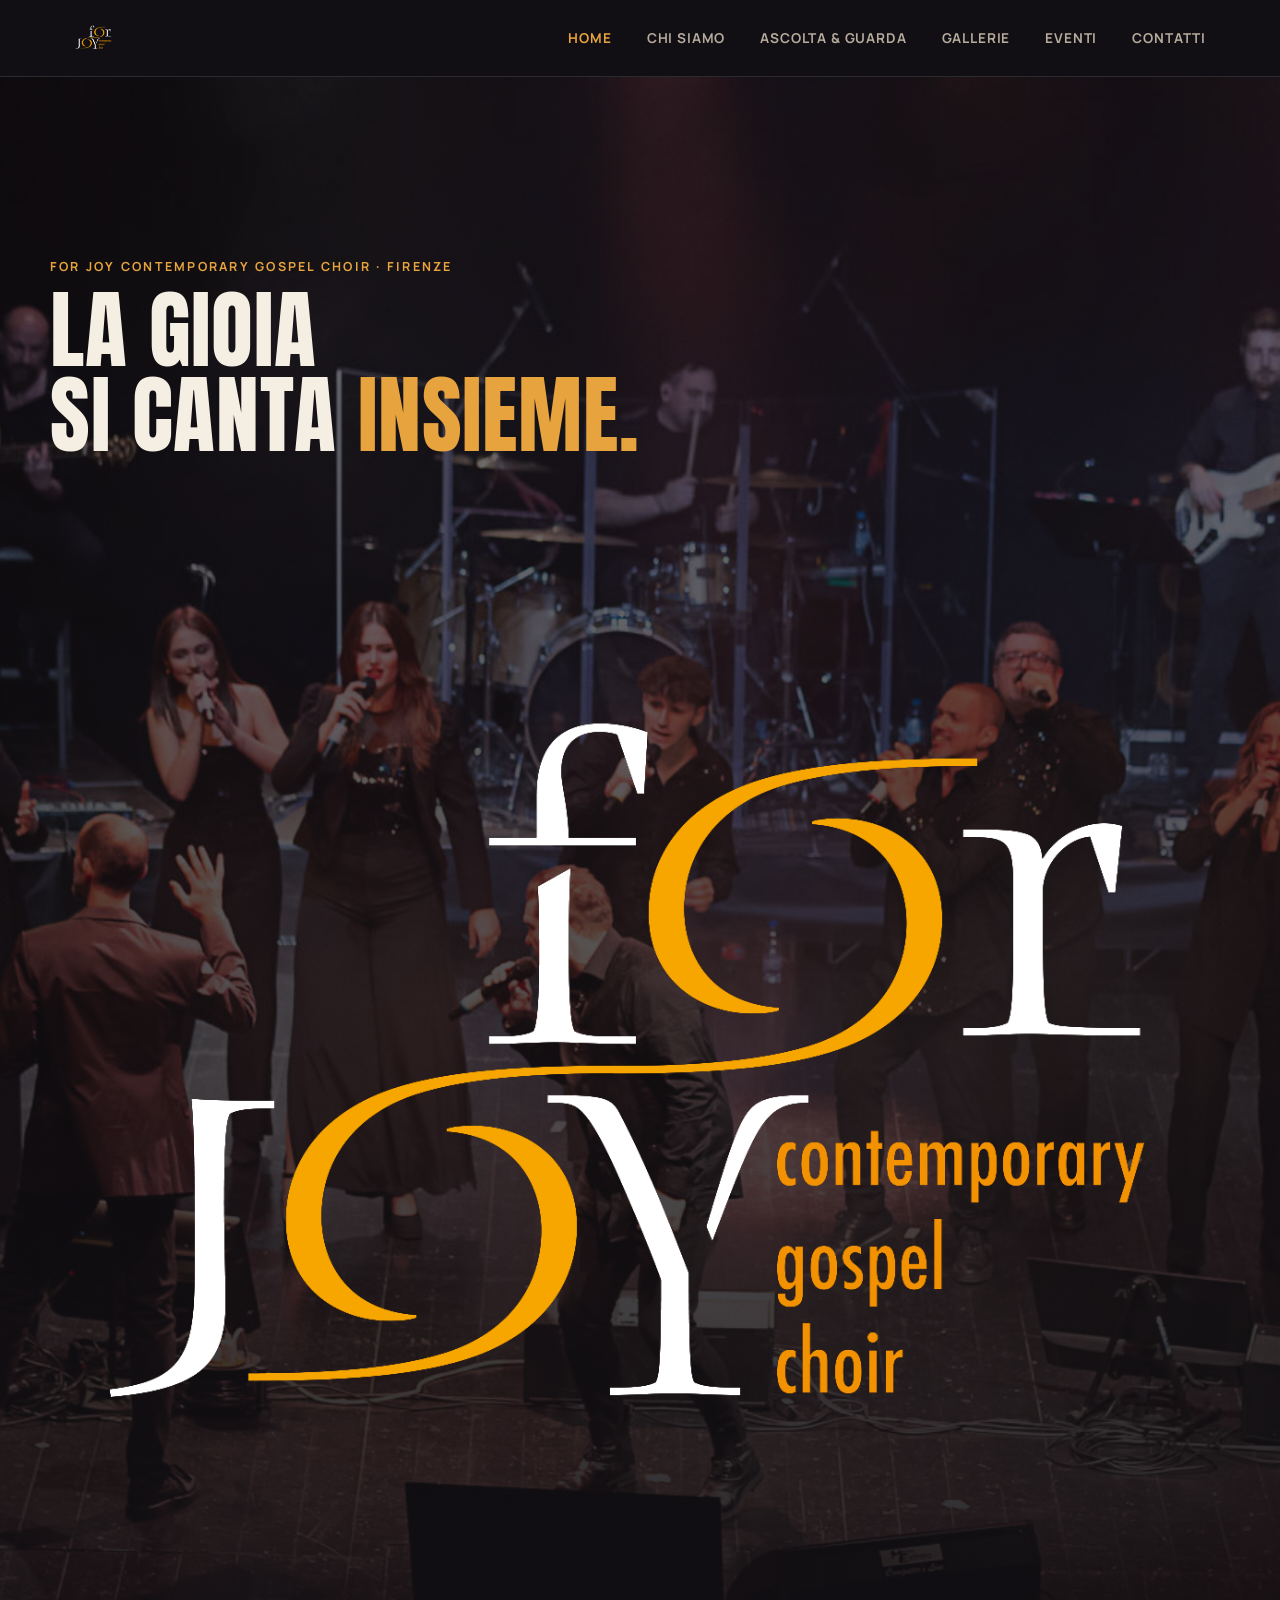
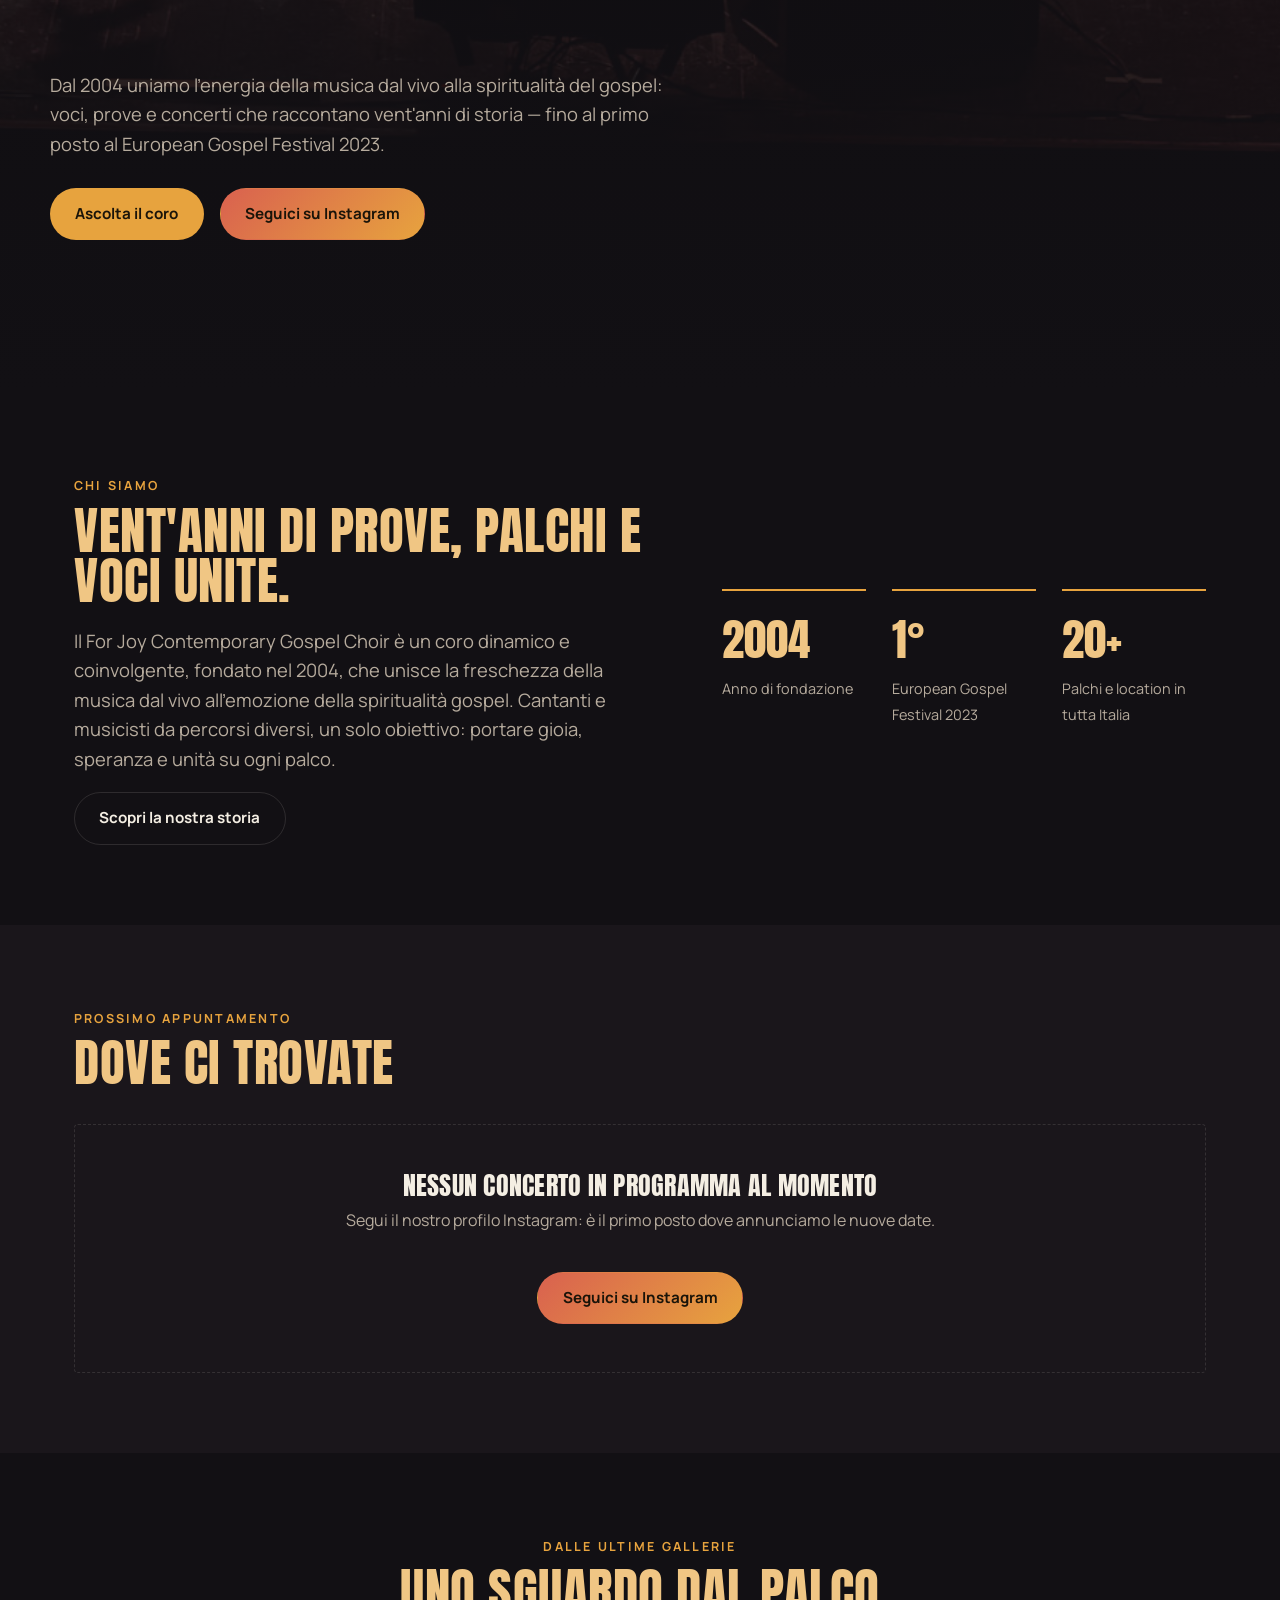
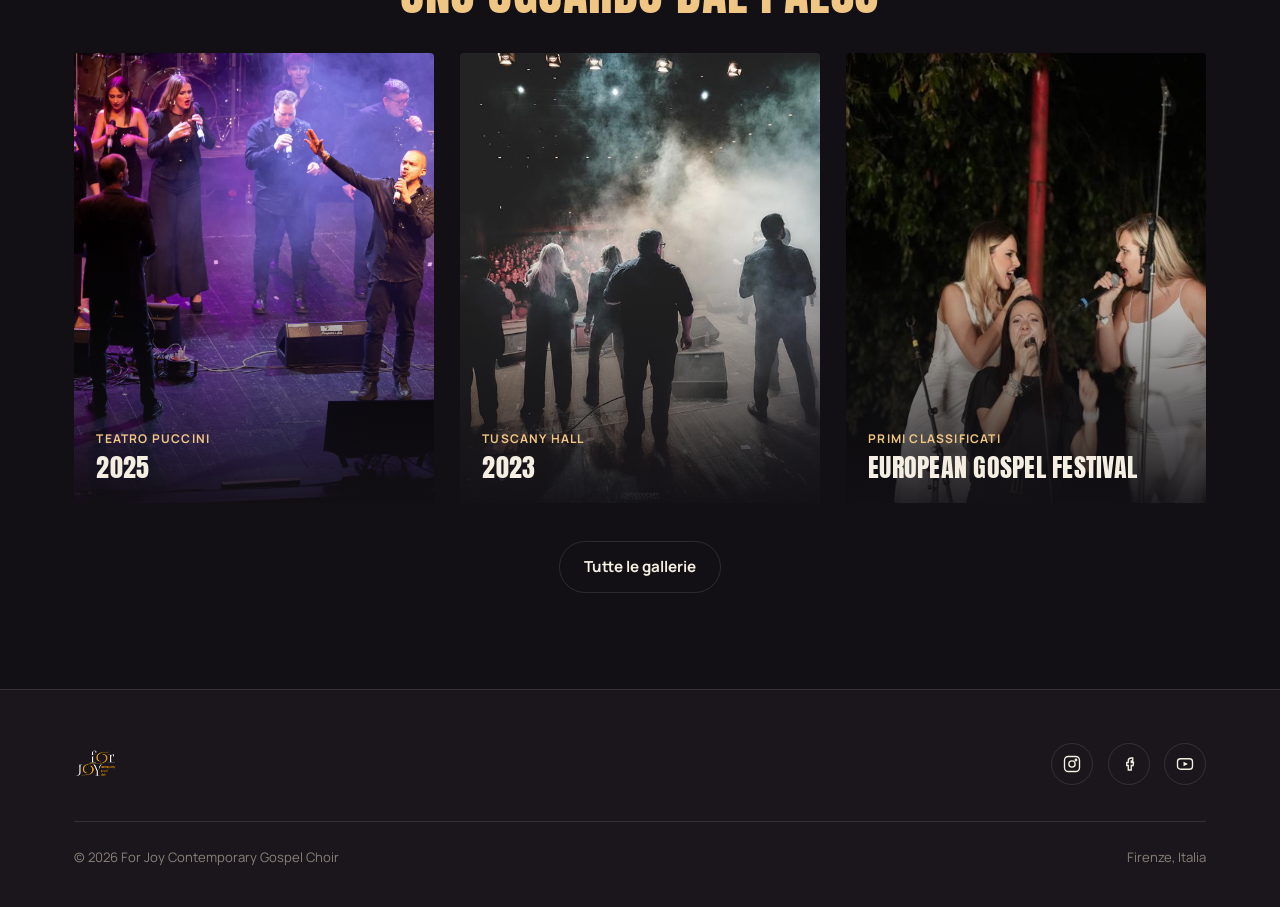
==== index.html @ 3b880c62 "Update index.html" ====
<!DOCTYPE html>
<html lang="it">
<head>
<meta charset="UTF-8">
<meta name="viewport" content="width=device-width, initial-scale=1.0">
<title>For Joy Contemporary Gospel Choir — Firenze</title>
<meta name="description" content="For Joy Contemporary Gospel Choir: coro gospel di Firenze dal 2004. Vent'anni di concerti, energia dal vivo e primo posto al European Gospel Festival 2023.">
<link rel="icon" href="assets/logo/logo-sfondo-nero.png">
<link rel="preconnect" href="https://fonts.googleapis.com">
<link rel="preconnect" href="https://fonts.gstatic.com" crossorigin>
<link href="https://fonts.googleapis.com/css2?family=Anton&family=Manrope:wght@400;500;700;800&display=swap" rel="stylesheet">
<link rel="stylesheet" href="css/style.css">
</head>
<body>

<header class="site-header">
  <div class="container">
    <a class="brand" href="index.html">
      <img src="assets/logo/logo-sfondo-nero.png" alt="For Joy Contemporary Gospel Choir">
    </a>
    <nav>
      <ul class="nav-links">
        <li><a href="index.html" aria-current="page">Home</a></li>
        <li><a href="chi-siamo.html">Chi siamo</a></li>
        <li><a href="ascolta-guarda.html">Ascolta &amp; Guarda</a></li>
        <li><a href="gallerie.html">Gallerie</a></li>
        <li><a href="eventi.html">Eventi</a></li>
        <li><a href="contatti.html">Contatti</a></li>
      </ul>
    </nav>
    <button class="nav-toggle" aria-label="Apri il menu" aria-expanded="false">&#9776;</button>
  </div>
</header>

<section class="hero">
  <div class="hero-media">
    <img src="galleria/teatro-puccini-2025/05.jpg" alt="For Joy Contemporary Gospel Choir in concerto al Teatro Puccini">
  </div>
  <div class="hero-content container">
    <span class="eyebrow">For Joy Contemporary Gospel Choir · Firenze</span>
    <div class="hero-headline">
      <h1>La gioia<br>si canta <span>insieme.</span></h1>
      <img class="hero-logo" src="assets/logo/logo-sfondo-nero.png" alt="For Joy Contemporary Gospel Choir">
    </div>
    <p class="lede">Dal 2004 uniamo l'energia della musica dal vivo alla spiritualità del gospel: voci, prove e concerti che raccontano vent'anni di storia — fino al primo posto al European Gospel Festival 2023.</p>
    <div class="hero-actions">
      <a class="btn btn-primary" href="ascolta-guarda.html">Ascolta il coro</a>
      <a class="btn btn-instagram" href="https://www.instagram.com/forjoygospelchoir" target="_blank" rel="noopener">Seguici su Instagram</a>
    </div>
  </div>
</section>

<section>
  <div class="container two-col">
    <div>
      <span class="eyebrow">Chi siamo</span>
      <h2>Vent'anni di prove, palchi e voci unite.</h2>
      <p class="lede">Il For Joy Contemporary Gospel Choir è un coro dinamico e coinvolgente, fondato nel 2004, che unisce la freschezza della musica dal vivo all'emozione della spiritualità gospel. Cantanti e musicisti da percorsi diversi, un solo obiettivo: portare gioia, speranza e unità su ogni palco.</p>
      <a class="btn btn-outline" href="chi-siamo.html">Scopri la nostra storia</a>
    </div>
    <div class="stat-row">
      <div class="stat">
        <span class="num">2004</span>
        <span class="label">Anno di fondazione</span>
      </div>
      <div class="stat">
        <span class="num">1°</span>
        <span class="label">European Gospel Festival 2023</span>
      </div>
      <div class="stat">
        <span class="num">20+</span>
        <span class="label">Palchi e location in tutta Italia</span>
      </div>
    </div>
  </div>
</section>

<section class="section-alt">
  <div class="container">
    <div class="section-head">
      <span class="eyebrow">Prossimo appuntamento</span>
      <h2 class="mt-0">Dove ci trovate</h2>
    </div>
    <div id="prossimo-evento"></div>
  </div>
</section>

<section>
  <div class="container">
    <div class="section-head text-center">
      <span class="eyebrow">Dalle ultime gallerie</span>
      <h2 class="mt-0">Uno sguardo dal palco</h2>
    </div>
    <div class="grid grid-3" id="home-gallerie-preview">
      <a class="gallery-card" href="galleria.html?evento=teatro-puccini-2025">
        <img src="galleria/teatro-puccini-2025/09.jpg" alt="Teatro Puccini 2025" loading="lazy">
        <div class="gallery-card-body"><span class="tag">Teatro Puccini</span><h3>2025</h3></div>
      </a>
      <a class="gallery-card" href="galleria.html?evento=tuscany-hall">
        <img src="galleria/tuscany-hall/06.jpg" alt="Tuscany Hall" loading="lazy">
        <div class="gallery-card-body"><span class="tag">Tuscany Hall</span><h3>2023</h3></div>
      </a>
      <a class="gallery-card" href="galleria.html?evento=european-gospel-festival">
        <img src="galleria/european-gospel-festival/08.jpg" alt="European Gospel Festival 2023" loading="lazy">
        <div class="gallery-card-body"><span class="tag">Primi classificati</span><h3>European Gospel Festival</h3></div>
      </a>
    </div>
    <p class="text-center" style="margin-top:2.4rem"><a class="btn btn-outline" href="gallerie.html">Tutte le gallerie</a></p>
  </div>
</section>

<footer class="site-footer">
  <div class="container">
    <div class="footer-top">
      <a class="footer-brand" href="index.html"><img src="assets/logo/logo-sfondo-nero.png" alt="For Joy Contemporary Gospel Choir"></a>
      <div class="social-links">
        <a href="https://www.instagram.com/forjoygospelchoir" target="_blank" rel="noopener" aria-label="Instagram">
          <svg width="18" height="18" viewBox="0 0 24 24" fill="none" stroke="currentColor" stroke-width="1.8"><rect x="2" y="2" width="20" height="20" rx="5"/><circle cx="12" cy="12" r="4.2"/><circle cx="17.3" cy="6.7" r="1"/></svg>
        </a>
        <a href="https://www.facebook.com/forjoygospelchoir/" target="_blank" rel="noopener" aria-label="Facebook">
          <svg width="18" height="18" viewBox="0 0 24 24" fill="none" stroke="currentColor" stroke-width="1.8"><path d="M15 8h2V4h-2a4 4 0 0 0-4 4v2H9v4h2v6h4v-6h2.5l.5-4H15V8z"/></svg>
        </a>
        <a href="https://www.youtube.com/channel/UCjkKjO0gh5ZZ_V8qARno_kw" target="_blank" rel="noopener" aria-label="YouTube">
          <svg width="18" height="18" viewBox="0 0 24 24" fill="none" stroke="currentColor" stroke-width="1.8"><rect x="2" y="5" width="20" height="14" rx="4"/><path d="M10 9l6 3-6 3V9z" fill="currentColor" stroke="none"/></svg>
        </a>
      </div>
    </div>
    <div class="footer-bottom">
      <span>© <span id="anno"></span> For Joy Contemporary Gospel Choir</span>
      <span>Firenze, Italia</span>
    </div>
  </div>
</footer>

<script src="js/main.js"></script>
<script src="data/eventi.js"></script>
<script src="js/home.js"></script>
<script>document.getElementById("anno").textContent = new Date().getFullYear();</script>
</body>
</html>
---- css/style.css ----
/* =========================================================
   For Joy Contemporary Gospel Choir — stile del sito
   Direzione visiva: "Palco" — fondo quasi nero da sala teatro,
   luci calde ambra/corallo, titoli condensati in maiuscolo
   che imitano una locandina da concerto.
   ========================================================= */

:root {
  --bg: #121014;
  --bg-alt: #1a161b;
  --bg-elevated: #221c22;
  --ink: #f4eee3;
  --ink-muted: #b6ab9d;
  --ink-faint: #8a8079;
  --gold: #e7a33e;
  --gold-soft: #f0c684;
  --coral: #d9614f;
  --line: rgba(244, 238, 227, 0.12);

  --font-display: "Anton", "Arial Narrow", sans-serif;
  --font-body: "Manrope", -apple-system, "Segoe UI", sans-serif;

  --container: 1180px;
  --radius: 4px;
}

* {
  box-sizing: border-box;
}

html {
  scroll-behavior: smooth;
}

body {
  margin: 0;
  background: var(--bg);
  color: var(--ink);
  font-family: var(--font-body);
  font-size: 16px;
  line-height: 1.6;
  -webkit-font-smoothing: antialiased;
}

img {
  max-width: 100%;
  display: block;
}

a {
  color: inherit;
}

.container {
  width: 100%;
  max-width: var(--container);
  margin: 0 auto;
  padding: 0 24px;
}

/* ---------- Typography ---------- */

h1, h2, h3, .display {
  font-family: var(--font-display);
  text-transform: uppercase;
  letter-spacing: 0.01em;
  font-weight: 400;
  line-height: 0.98;
  margin: 0 0 0.4em;
}

h1 {
  font-size: clamp(2.6rem, 7vw, 5.4rem);
}

h2 {
  font-size: clamp(1.9rem, 4.5vw, 3.2rem);
  color: var(--gold-soft);
}

h3 {
  font-size: clamp(1.2rem, 2.5vw, 1.6rem);
  color: var(--ink);
}

p {
  margin: 0 0 1em;
}

.eyebrow {
  display: inline-block;
  font-size: 0.78rem;
  letter-spacing: 0.18em;
  text-transform: uppercase;
  color: var(--gold);
  font-weight: 700;
  margin-bottom: 0.8em;
}

.lede {
  font-size: 1.15rem;
  color: var(--ink-muted);
  max-width: 620px;
}

.section-head {
  margin-bottom: 2.2rem;
}

/* ---------- Buttons ---------- */

.btn {
  display: inline-flex;
  align-items: center;
  gap: 0.5em;
  padding: 0.85em 1.6em;
  border-radius: 999px;
  font-weight: 700;
  text-decoration: none;
  border: 1px solid transparent;
  cursor: pointer;
  font-size: 0.95rem;
  transition: transform 0.15s ease, background 0.15s ease, border-color 0.15s ease;
  font-family: var(--font-body);
}

.btn:hover {
  transform: translateY(-1px);
}

.btn-primary {
  background: var(--gold);
  color: #1a1409;
}

.btn-primary:hover {
  background: var(--gold-soft);
}

.btn-outline {
  border-color: var(--line);
  color: var(--ink);
  background: transparent;
}

.btn-outline:hover {
  border-color: var(--gold);
  color: var(--gold-soft);
}

.btn-instagram {
  background: linear-gradient(135deg, #d9614f, #e7a33e);
  color: #1a1409;
}

.btn-instagram:hover {
  filter: brightness(1.08);
}

/* ---------- Header / Nav ---------- */

.site-header {
  position: sticky;
  top: 0;
  z-index: 50;
  background: rgba(18, 16, 20, 0.92);
  backdrop-filter: blur(8px);
  border-bottom: 1px solid var(--line);
}

.site-header .container {
  display: flex;
  align-items: center;
  justify-content: space-between;
  height: 76px;
}

.brand {
  display: flex;
  align-items: center;
  gap: 0.6em;
  text-decoration: none;
}

.brand img {
  height: 40px;
  width: auto;
}

.nav-links {
  display: flex;
  gap: 2.2rem;
  list-style: none;
  margin: 0;
  padding: 0;
}

.nav-links a {
  text-decoration: none;
  font-size: 0.85rem;
  letter-spacing: 0.06em;
  text-transform: uppercase;
  font-weight: 700;
  color: var(--ink-muted);
  transition: color 0.15s ease;
}

.nav-links a:hover,
.nav-links a[aria-current="page"] {
  color: var(--gold);
}

.nav-toggle {
  display: none;
  background: none;
  border: none;
  color: var(--ink);
  font-size: 1.6rem;
  cursor: pointer;
}

@media (max-width: 860px) {
  .nav-toggle {
    display: block;
  }

  .nav-links {
    position: absolute;
    top: 76px;
    left: 0;
    right: 0;
    background: var(--bg-alt);
    flex-direction: column;
    gap: 0;
    border-bottom: 1px solid var(--line);
    max-height: 0;
    overflow: hidden;
    transition: max-height 0.25s ease;
  }

  .nav-links.open {
    max-height: 400px;
  }

  .nav-links a {
    display: block;
    padding: 1rem 24px;
    border-bottom: 1px solid var(--line);
  }
}

/* ---------- Hero ---------- */

.hero {
  position: relative;
  min-height: 86vh;
  display: flex;
  align-items: flex-end;
  overflow: hidden;
  background: radial-gradient(120% 100% at 50% 0%, #2a2029 0%, var(--bg) 65%);
}

.hero-media {
  position: absolute;
  inset: 0;
  z-index: 0;
}

.hero-media img,
.hero-media video {
  width: 100%;
  height: 100%;
  object-fit: cover;
  opacity: 0.55;
}

.hero-media::after {
  content: "";
  position: absolute;
  inset: 0;
  background: linear-gradient(180deg, rgba(18,16,20,0.2) 0%, rgba(18,16,20,0.55) 55%, var(--bg) 100%);
}

.hero-content {
  position: relative;
  z-index: 1;
  padding: 6rem 0 4.5rem;
}

.hero h1 {
  max-width: 900px;
  color: var(--ink);
}

.hero h1 span {
  color: var(--gold);
}

.hero-actions {
  display: flex;
  gap: 1rem;
  flex-wrap: wrap;
  margin-top: 1.8rem;
}

/* ---------- Sections ---------- */

section {
  padding: 5rem 0;
}

.section-alt {
  background: var(--bg-alt);
}

.two-col {
  display: grid;
  grid-template-columns: 1.1fr 0.9fr;
  gap: 3.5rem;
  align-items: center;
}

@media (max-width: 800px) {
  .two-col {
    grid-template-columns: 1fr;
  }
}

.card {
  background: var(--bg-elevated);
  border: 1px solid var(--line);
  border-radius: var(--radius);
  overflow: hidden;
}

/* ---------- Prossimo evento (home) ---------- */

.next-event-card {
  display: grid;
  grid-template-columns: 0.9fr 1.1fr;
  gap: 0;
  background: var(--bg-elevated);
  border: 1px solid var(--line);
  border-radius: var(--radius);
  overflow: hidden;
}

.next-event-card img {
  height: 100%;
  min-height: 260px;
  object-fit: cover;
}

.next-event-body {
  padding: 2.4rem;
  display: flex;
  flex-direction: column;
  justify-content: center;
}

.next-event-date {
  color: var(--gold);
  font-weight: 800;
  letter-spacing: 0.08em;
  text-transform: uppercase;
  font-size: 0.85rem;
  margin-bottom: 0.6em;
}

@media (max-width: 760px) {
  .next-event-card {
    grid-template-columns: 1fr;
  }
  .next-event-card img {
    min-height: 200px;
  }
}

.empty-state {
  text-align: center;
  padding: 3rem 2rem;
  border: 1px dashed var(--line);
  border-radius: var(--radius);
  color: var(--ink-muted);
}

.empty-state .btn {
  margin-top: 1.4rem;
}

/* ---------- Grids ---------- */

.grid {
  display: grid;
  gap: 1.6rem;
}

.grid-3 {
  grid-template-columns: repeat(3, 1fr);
}

.grid-4 {
  grid-template-columns: repeat(4, 1fr);
}

@media (max-width: 900px) {
  .grid-3, .grid-4 {
    grid-template-columns: repeat(2, 1fr);
  }
}

@media (max-width: 560px) {
  .grid-3, .grid-4 {
    grid-template-columns: 1fr;
  }
}

/* ---------- Gallery cards ---------- */

.gallery-card {
  position: relative;
  display: block;
  text-decoration: none;
  border-radius: var(--radius);
  overflow: hidden;
  aspect-ratio: 4 / 5;
  background: var(--bg-elevated);
}

.gallery-card img {
  width: 100%;
  height: 100%;
  object-fit: cover;
  transition: transform 0.35s ease;
}

.gallery-card:hover img {
  transform: scale(1.05);
}

.gallery-card::after {
  content: "";
  position: absolute;
  inset: 0;
  background: linear-gradient(180deg, rgba(18,16,20,0) 40%, rgba(18,16,20,0.92) 100%);
}

.gallery-card-body {
  position: absolute;
  left: 0;
  right: 0;
  bottom: 0;
  padding: 1.4rem;
  z-index: 1;
}

.gallery-card-body .tag {
  font-size: 0.75rem;
  letter-spacing: 0.1em;
  text-transform: uppercase;
  color: var(--gold-soft);
  font-weight: 700;
}

.gallery-card-body h3 {
  margin: 0.2em 0 0;
}

/* ---------- Lightbox / photo grid detail ---------- */

.photo-grid {
  display: grid;
  grid-template-columns: repeat(4, 1fr);
  gap: 10px;
}

@media (max-width: 900px) {
  .photo-grid { grid-template-columns: repeat(3, 1fr); }
}
@media (max-width: 600px) {
  .photo-grid { grid-template-columns: repeat(2, 1fr); }
}

.photo-grid button {
  padding: 0;
  border: none;
  background: var(--bg-elevated);
  cursor: zoom-in;
  aspect-ratio: 1;
  overflow: hidden;
  border-radius: 2px;
}

.photo-grid img {
  width: 100%;
  height: 100%;
  object-fit: cover;
  transition: transform 0.25s ease;
}

.photo-grid button:hover img {
  transform: scale(1.06);
}

.lightbox {
  position: fixed;
  inset: 0;
  background: rgba(10, 9, 11, 0.94);
  display: none;
  align-items: center;
  justify-content: center;
  z-index: 100;
  padding: 2rem;
}

.lightbox.open {
  display: flex;
}

.lightbox img {
  max-width: 100%;
  max-height: 88vh;
  object-fit: contain;
  border-radius: 2px;
}

.lightbox-close,
.lightbox-nav {
  position: absolute;
  background: rgba(244,238,227,0.08);
  border: 1px solid var(--line);
  color: var(--ink);
  border-radius: 999px;
  width: 46px;
  height: 46px;
  display: flex;
  align-items: center;
  justify-content: center;
  cursor: pointer;
  font-size: 1.3rem;
}

.lightbox-close { top: 1.5rem; right: 1.5rem; }
.lightbox-prev { left: 1.5rem; top: 50%; transform: translateY(-50%); }
.lightbox-next { right: 1.5rem; top: 50%; transform: translateY(-50%); }

/* ---------- Video / audio cards ---------- */

.video-card,
.audio-card {
  background: var(--bg-elevated);
  border: 1px solid var(--line);
  border-radius: var(--radius);
  overflow: hidden;
}

.video-frame {
  position: relative;
  width: 100%;
  aspect-ratio: 16 / 9;
  background: #000;
}

.video-frame iframe {
  position: absolute;
  inset: 0;
  width: 100%;
  height: 100%;
  border: 0;
}

.card-body {
  padding: 1.3rem 1.4rem 1.6rem;
}

.card-body h3 {
  margin-bottom: 0.15em;
}

.card-author {
  color: var(--gold);
  font-size: 0.85rem;
  font-weight: 700;
  margin-bottom: 0.6em;
}

.card-credits {
  font-size: 0.82rem;
  color: var(--ink-faint);
  line-height: 1.6;
}

.audio-card iframe {
  width: 100%;
  border: 0;
  border-radius: 12px;
}

/* ---------- Members grid ---------- */

.member {
  text-align: center;
}

.member img {
  width: 100%;
  aspect-ratio: 1;
  object-fit: cover;
  border-radius: 999px;
  margin-bottom: 0.8em;
  filter: grayscale(15%);
}

.member .name {
  font-weight: 700;
  font-size: 0.95rem;
}

/* ---------- Director block ---------- */

.director {
  display: grid;
  grid-template-columns: 0.55fr 1fr;
  gap: 3rem;
  align-items: center;
}

.director img.portrait {
  width: 100%;
  aspect-ratio: 4/5;
  object-fit: cover;
  border-radius: var(--radius);
}

.director blockquote {
  font-family: var(--font-display);
  text-transform: none;
  font-size: clamp(1.3rem, 2.6vw, 1.9rem);
  line-height: 1.35;
  color: var(--ink);
  margin: 0 0 1.2rem;
  font-weight: 400;
}

.director .firma {
  width: 130px;
  opacity: 0.9;
}

@media (max-width: 760px) {
  .director {
    grid-template-columns: 1fr;
  }
  .director img.portrait {
    max-width: 220px;
    margin: 0 auto;
  }
}

/* ---------- Lists (location/associazioni) ---------- */

.tag-cloud {
  display: flex;
  flex-wrap: wrap;
  gap: 0.6rem;
}

.tag-cloud span {
  border: 1px solid var(--line);
  padding: 0.5em 1em;
  border-radius: 999px;
  font-size: 0.85rem;
  color: var(--ink-muted);
}

.stat-row {
  display: grid;
  grid-template-columns: repeat(3, 1fr);
  gap: 1.6rem;
  margin: 2.4rem 0;
}

.stat {
  border-top: 2px solid var(--gold);
  padding-top: 0.8rem;
}

.stat .num {
  font-family: var(--font-display);
  font-size: clamp(2rem, 4vw, 2.8rem);
  color: var(--gold-soft);
  display: block;
}

.stat .label {
  color: var(--ink-muted);
  font-size: 0.9rem;
}

@media (max-width: 700px) {
  .stat-row { grid-template-columns: 1fr; }
}

/* ---------- Event list ---------- */

.event-item {
  display: grid;
  grid-template-columns: 140px 1fr auto;
  gap: 1.8rem;
  align-items: center;
  padding: 1.6rem 0;
  border-bottom: 1px solid var(--line);
}

.event-item .date-block {
  text-align: center;
  border-right: 1px solid var(--line);
  padding-right: 1.6rem;
}

.event-item .date-block .day {
  font-family: var(--font-display);
  font-size: 2.2rem;
  color: var(--gold-soft);
  display: block;
  line-height: 1;
}

.event-item .date-block .month {
  text-transform: uppercase;
  letter-spacing: 0.1em;
  font-size: 0.78rem;
  color: var(--ink-muted);
}

.event-item .meta {
  color: var(--ink-muted);
  font-size: 0.92rem;
}

@media (max-width: 700px) {
  .event-item {
    grid-template-columns: 90px 1fr;
  }
  .event-item .btn { grid-column: 1 / -1; justify-self: start; }
}

/* ---------- Forms ---------- */

form.contact-form {
  display: grid;
  gap: 1.3rem;
  max-width: 640px;
}

.form-row {
  display: grid;
  grid-template-columns: 1fr 1fr;
  gap: 1.3rem;
}

@media (max-width: 600px) {
  .form-row { grid-template-columns: 1fr; }
}

label {
  display: block;
  font-size: 0.85rem;
  font-weight: 700;
  margin-bottom: 0.5em;
  color: var(--ink-muted);
  text-transform: uppercase;
  letter-spacing: 0.05em;
}

input, select, textarea {
  width: 100%;
  background: var(--bg-elevated);
  border: 1px solid var(--line);
  color: var(--ink);
  padding: 0.85em 1em;
  border-radius: var(--radius);
  font-family: var(--font-body);
  font-size: 0.98rem;
}

input:focus, select:focus, textarea:focus {
  outline: none;
  border-color: var(--gold);
}

textarea {
  min-height: 140px;
  resize: vertical;
}

.form-note {
  font-size: 0.85rem;
  color: var(--ink-faint);
}

.contact-info {
  display: grid;
  gap: 1.4rem;
}

.contact-info .item {
  display: flex;
  gap: 1rem;
  align-items: flex-start;
}

.contact-info .item .label {
  color: var(--ink-faint);
  font-size: 0.8rem;
  text-transform: uppercase;
  letter-spacing: 0.06em;
}

/* ---------- Footer ---------- */

.site-footer {
  border-top: 1px solid var(--line);
  padding: 3.2rem 0 2.4rem;
  background: var(--bg-alt);
}

.footer-top {
  display: flex;
  justify-content: space-between;
  align-items: center;
  flex-wrap: wrap;
  gap: 2rem;
  margin-bottom: 2.2rem;
}

.footer-brand img {
  height: 44px;
}

.social-links {
  display: flex;
  gap: 0.9rem;
}

.social-links a {
  width: 42px;
  height: 42px;
  border-radius: 999px;
  border: 1px solid var(--line);
  display: flex;
  align-items: center;
  justify-content: center;
  text-decoration: none;
  transition: border-color 0.15s ease, color 0.15s ease;
}

.social-links a:hover {
  border-color: var(--gold);
  color: var(--gold);
}

.footer-bottom {
  display: flex;
  justify-content: space-between;
  flex-wrap: wrap;
  gap: 1rem;
  font-size: 0.82rem;
  color: var(--ink-faint);
  padding-top: 1.6rem;
  border-top: 1px solid var(--line);
}

.footer-bottom a {
  text-decoration: none;
  color: var(--ink-faint);
}

.footer-bottom a:hover {
  color: var(--gold);
}

/* ---------- Utilities ---------- */

.mt-0 { margin-top: 0; }
.text-center { text-align: center; }
.visually-hidden {
  position: absolute;
  width: 1px; height: 1px;
  overflow: hidden;
  clip: rect(0 0 0 0);
  white-space: nowrap;
}

.page-hero {
  padding: 7.5rem 0 3.5rem;
  background: radial-gradient(120% 100% at 50% 0%, #2a2029 0%, var(--bg) 60%);
  border-bottom: 1px solid var(--line);
}
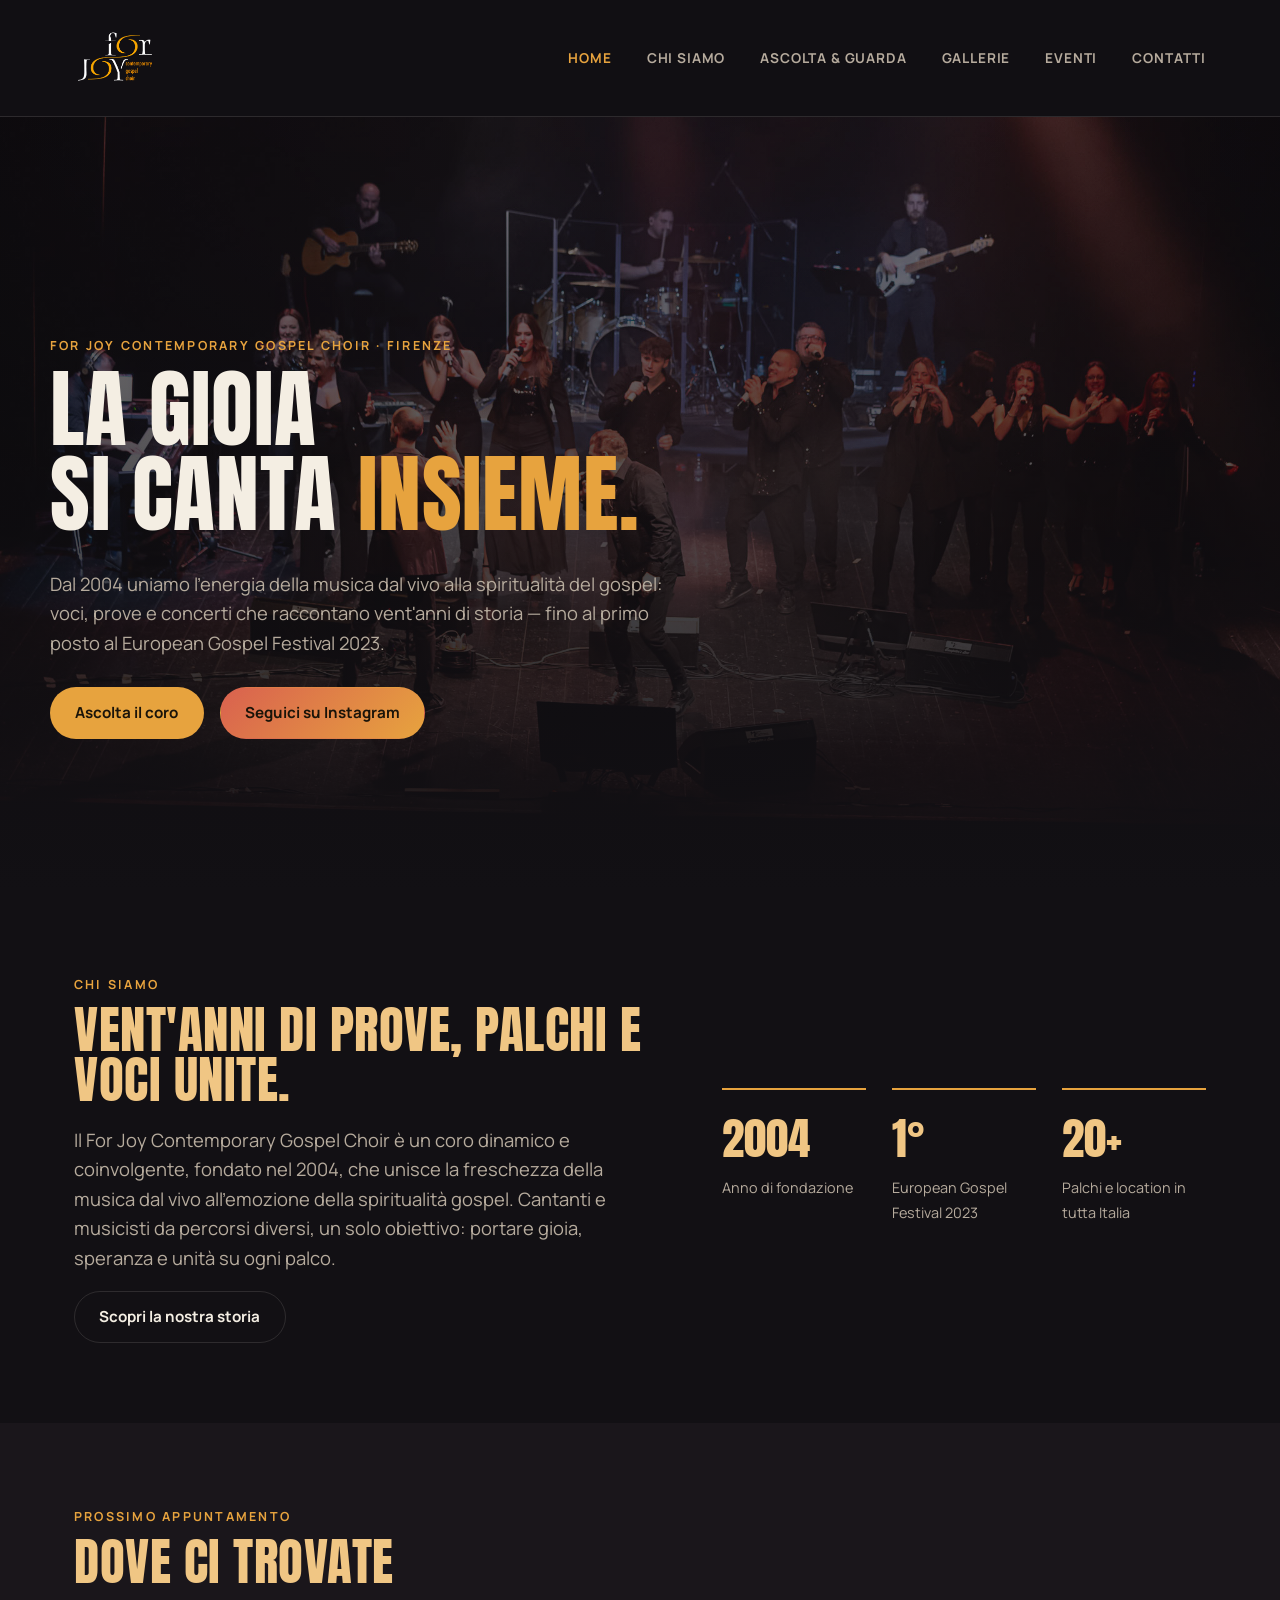
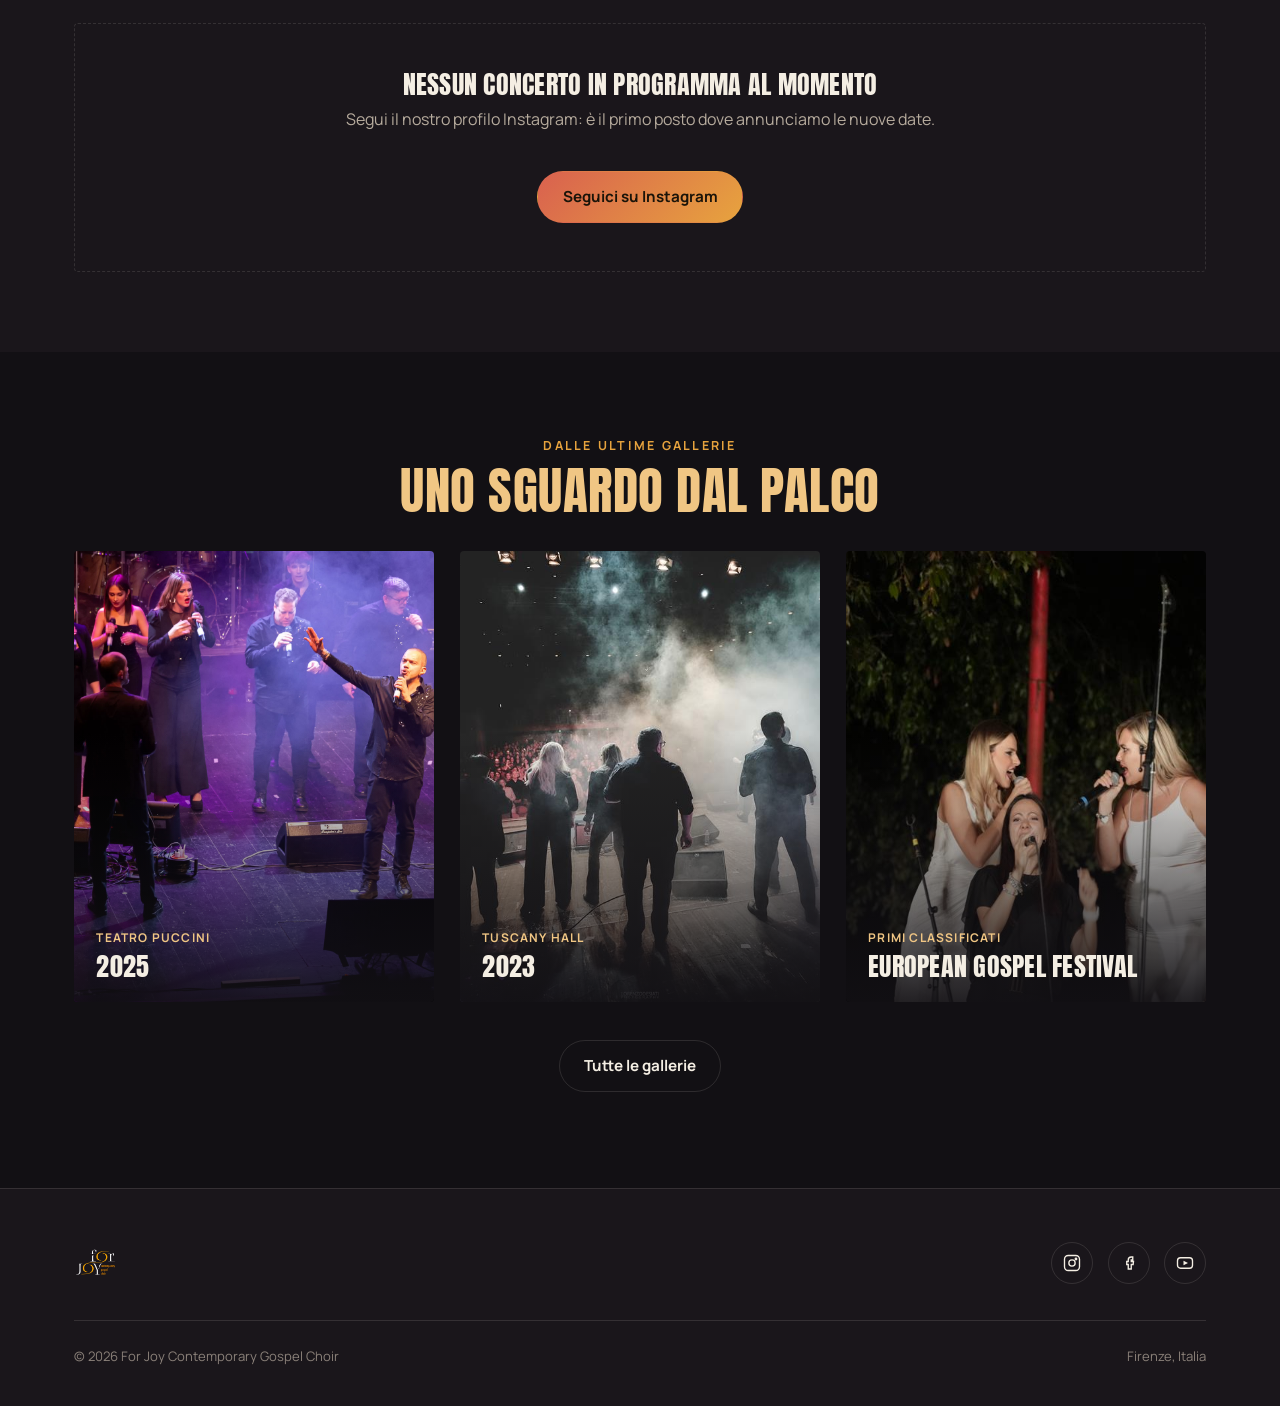
==== commit 25bc1b45: "Update index.html" ====
--- a/index.html
+++ b/index.html
@@ -38,10 +38,7 @@
   </div>
   <div class="hero-content container">
     <span class="eyebrow">For Joy Contemporary Gospel Choir · Firenze</span>
-    <div class="hero-headline">
-      <h1>La gioia<br>si canta <span>insieme.</span></h1>
-      <img class="hero-logo" src="assets/logo/logo-sfondo-nero.png" alt="For Joy Contemporary Gospel Choir">
-    </div>
+    <h1>La gioia<br>si canta <span>insieme.</span></h1>
     <p class="lede">Dal 2004 uniamo l'energia della musica dal vivo alla spiritualità del gospel: voci, prove e concerti che raccontano vent'anni di storia — fino al primo posto al European Gospel Festival 2023.</p>
     <div class="hero-actions">
       <a class="btn btn-primary" href="ascolta-guarda.html">Ascolta il coro</a>
--- a/css/style.css
+++ b/css/style.css
@@ -172,7 +172,7 @@
   display: flex;
   align-items: center;
   justify-content: space-between;
-  height: 76px;
+  height: 116px;
 }
 
 .brand {
@@ -183,7 +183,7 @@
 }
 
 .brand img {
-  height: 40px;
+  height: 84px;
   width: auto;
 }
 
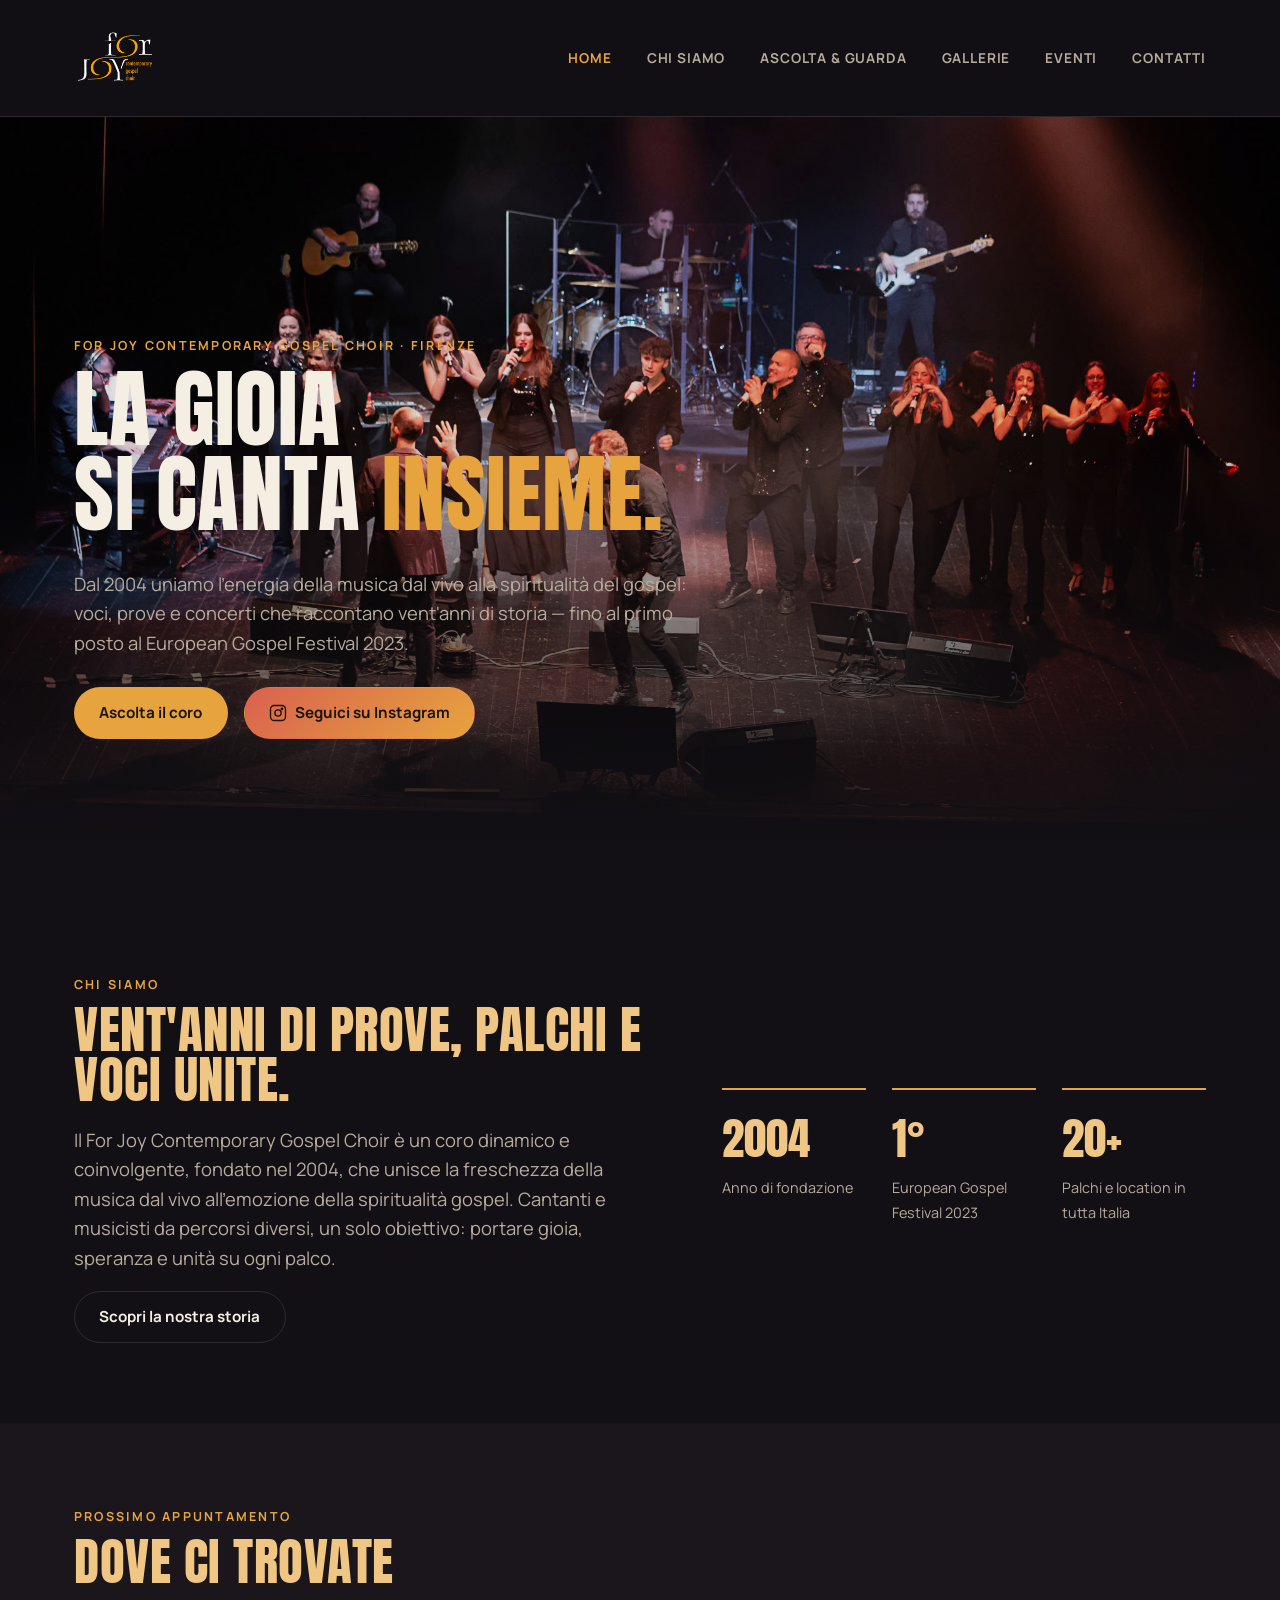
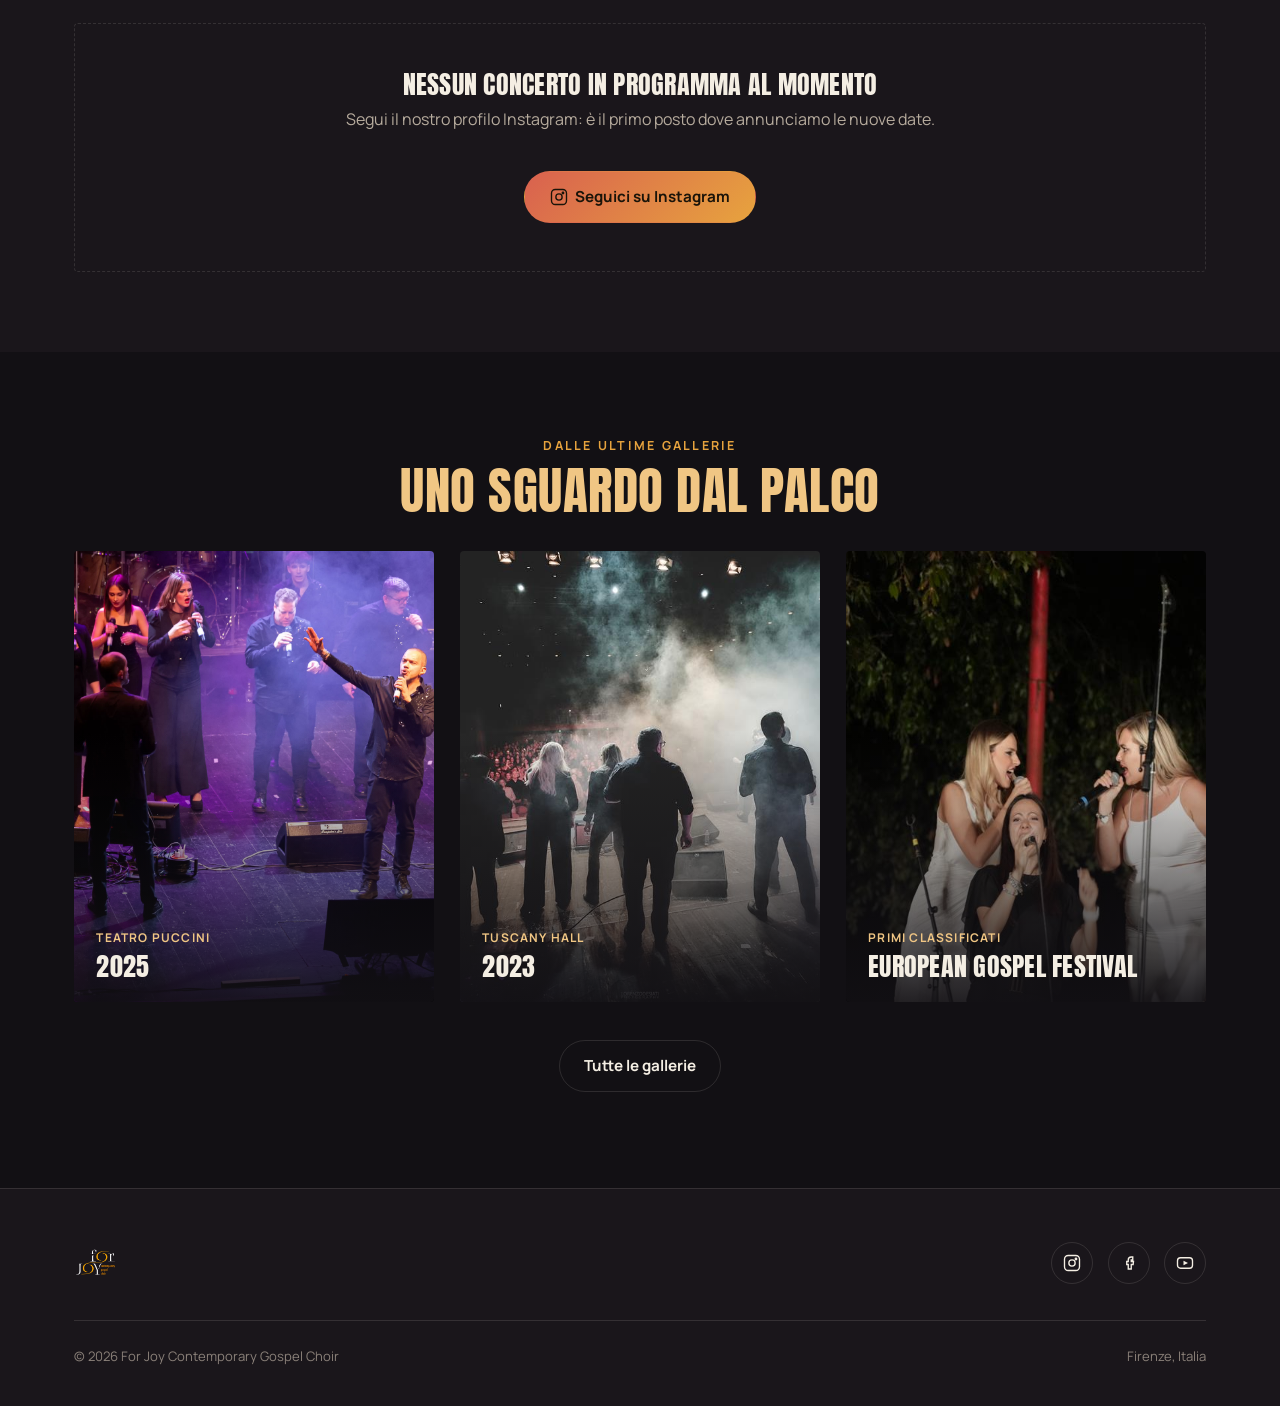
==== commit dee788cc: "ora" ====
--- a/index.html
+++ b/index.html
@@ -42,7 +42,10 @@
     <p class="lede">Dal 2004 uniamo l'energia della musica dal vivo alla spiritualità del gospel: voci, prove e concerti che raccontano vent'anni di storia — fino al primo posto al European Gospel Festival 2023.</p>
     <div class="hero-actions">
       <a class="btn btn-primary" href="ascolta-guarda.html">Ascolta il coro</a>
-      <a class="btn btn-instagram" href="https://www.instagram.com/forjoygospelchoir" target="_blank" rel="noopener">Seguici su Instagram</a>
+      <a class="btn btn-instagram" href="https://www.instagram.com/forjoygospelchoir" target="_blank" rel="noopener">
+        <svg width="18" height="18" viewBox="0 0 24 24" fill="none" stroke="currentColor" stroke-width="1.8"><rect x="2" y="2" width="20" height="20" rx="5"/><circle cx="12" cy="12" r="4.2"/><circle cx="17.3" cy="6.7" r="1"/></svg>
+        Seguici su Instagram
+      </a>
     </div>
   </div>
 </section>
--- a/css/style.css
+++ b/css/style.css
@@ -271,20 +271,21 @@
   width: 100%;
   height: 100%;
   object-fit: cover;
-  opacity: 0.55;
+  opacity: 0.95;
 }
 
 .hero-media::after {
   content: "";
   position: absolute;
   inset: 0;
-  background: linear-gradient(180deg, rgba(18,16,20,0.2) 0%, rgba(18,16,20,0.55) 55%, var(--bg) 100%);
+  background: linear-gradient(180deg, rgba(18,16,20,0.05) 0%, rgba(18,16,20,0.1) 40%, rgba(18,16,20,0.55) 68%, var(--bg) 96%);
 }
 
 .hero-content {
   position: relative;
   z-index: 1;
-  padding: 6rem 0 4.5rem;
+  padding-top: 6rem;
+  padding-bottom: 4.5rem;
 }
 
 .hero h1 {
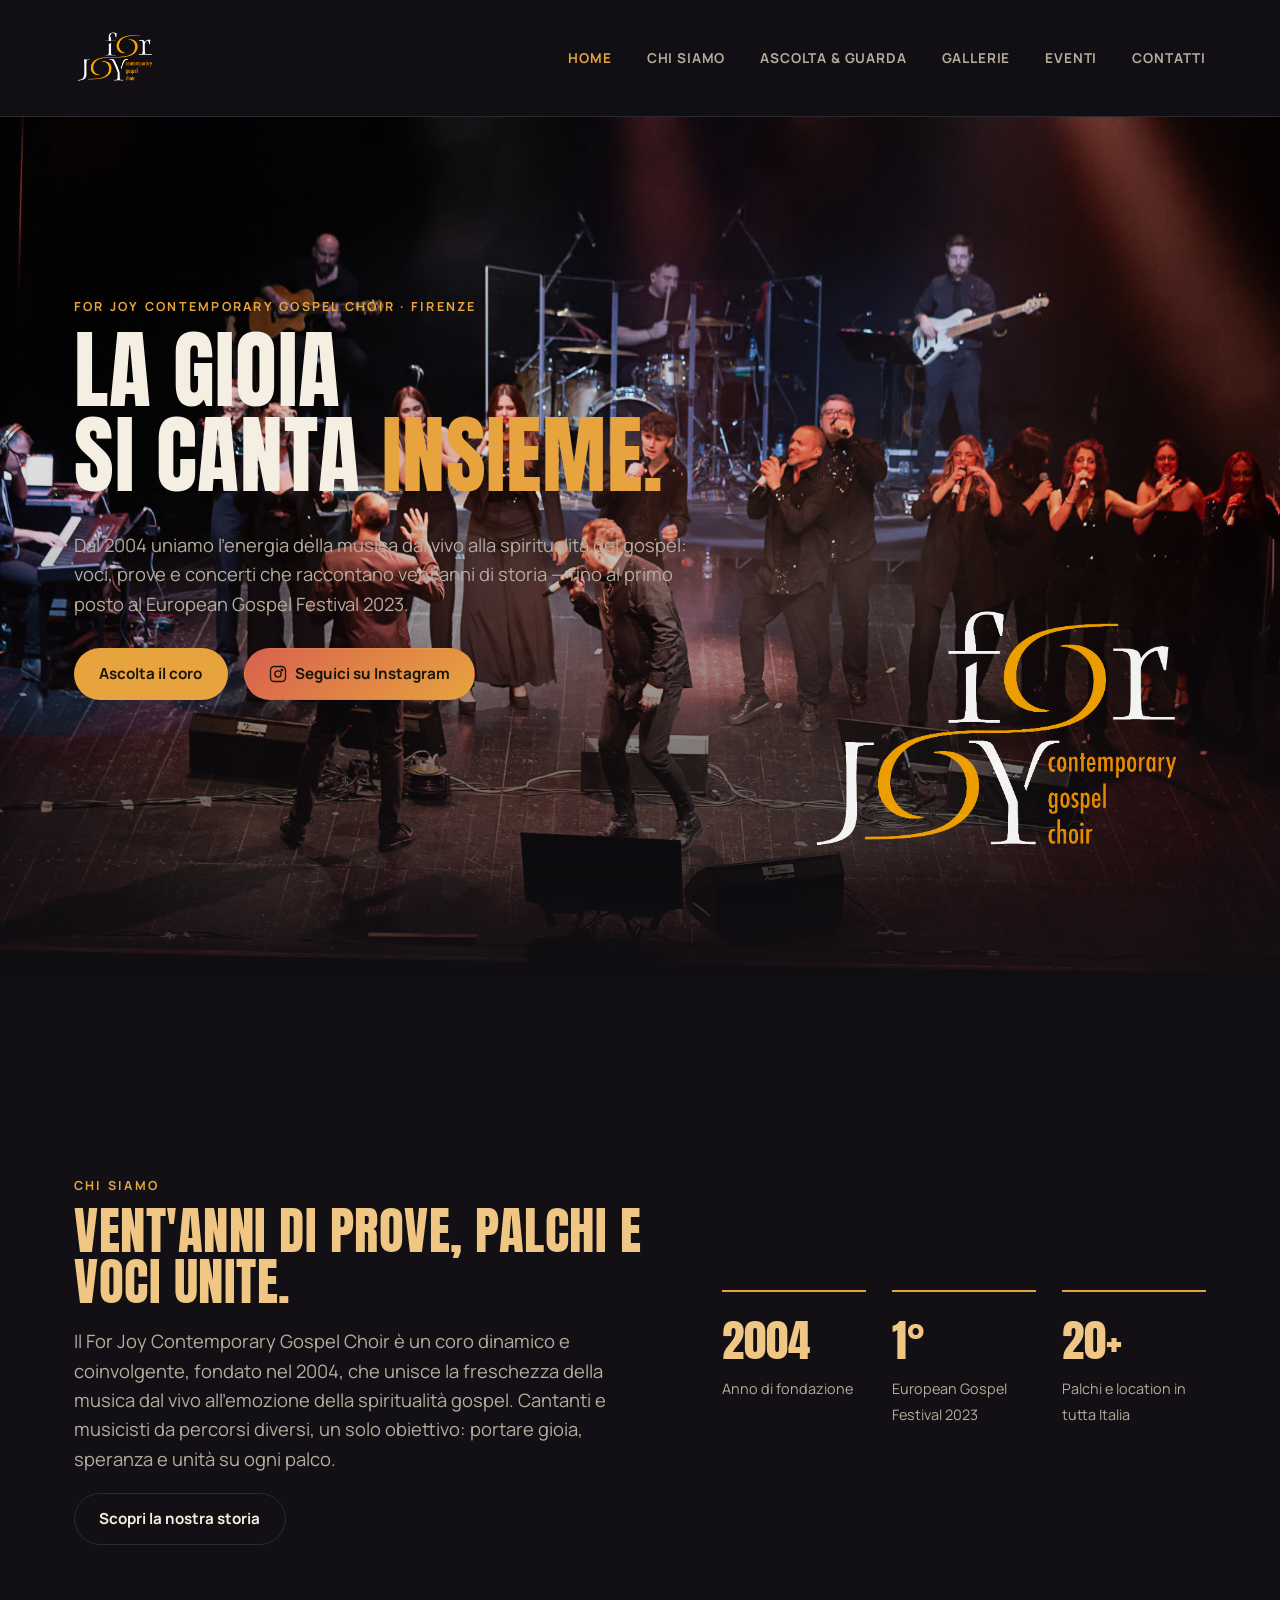
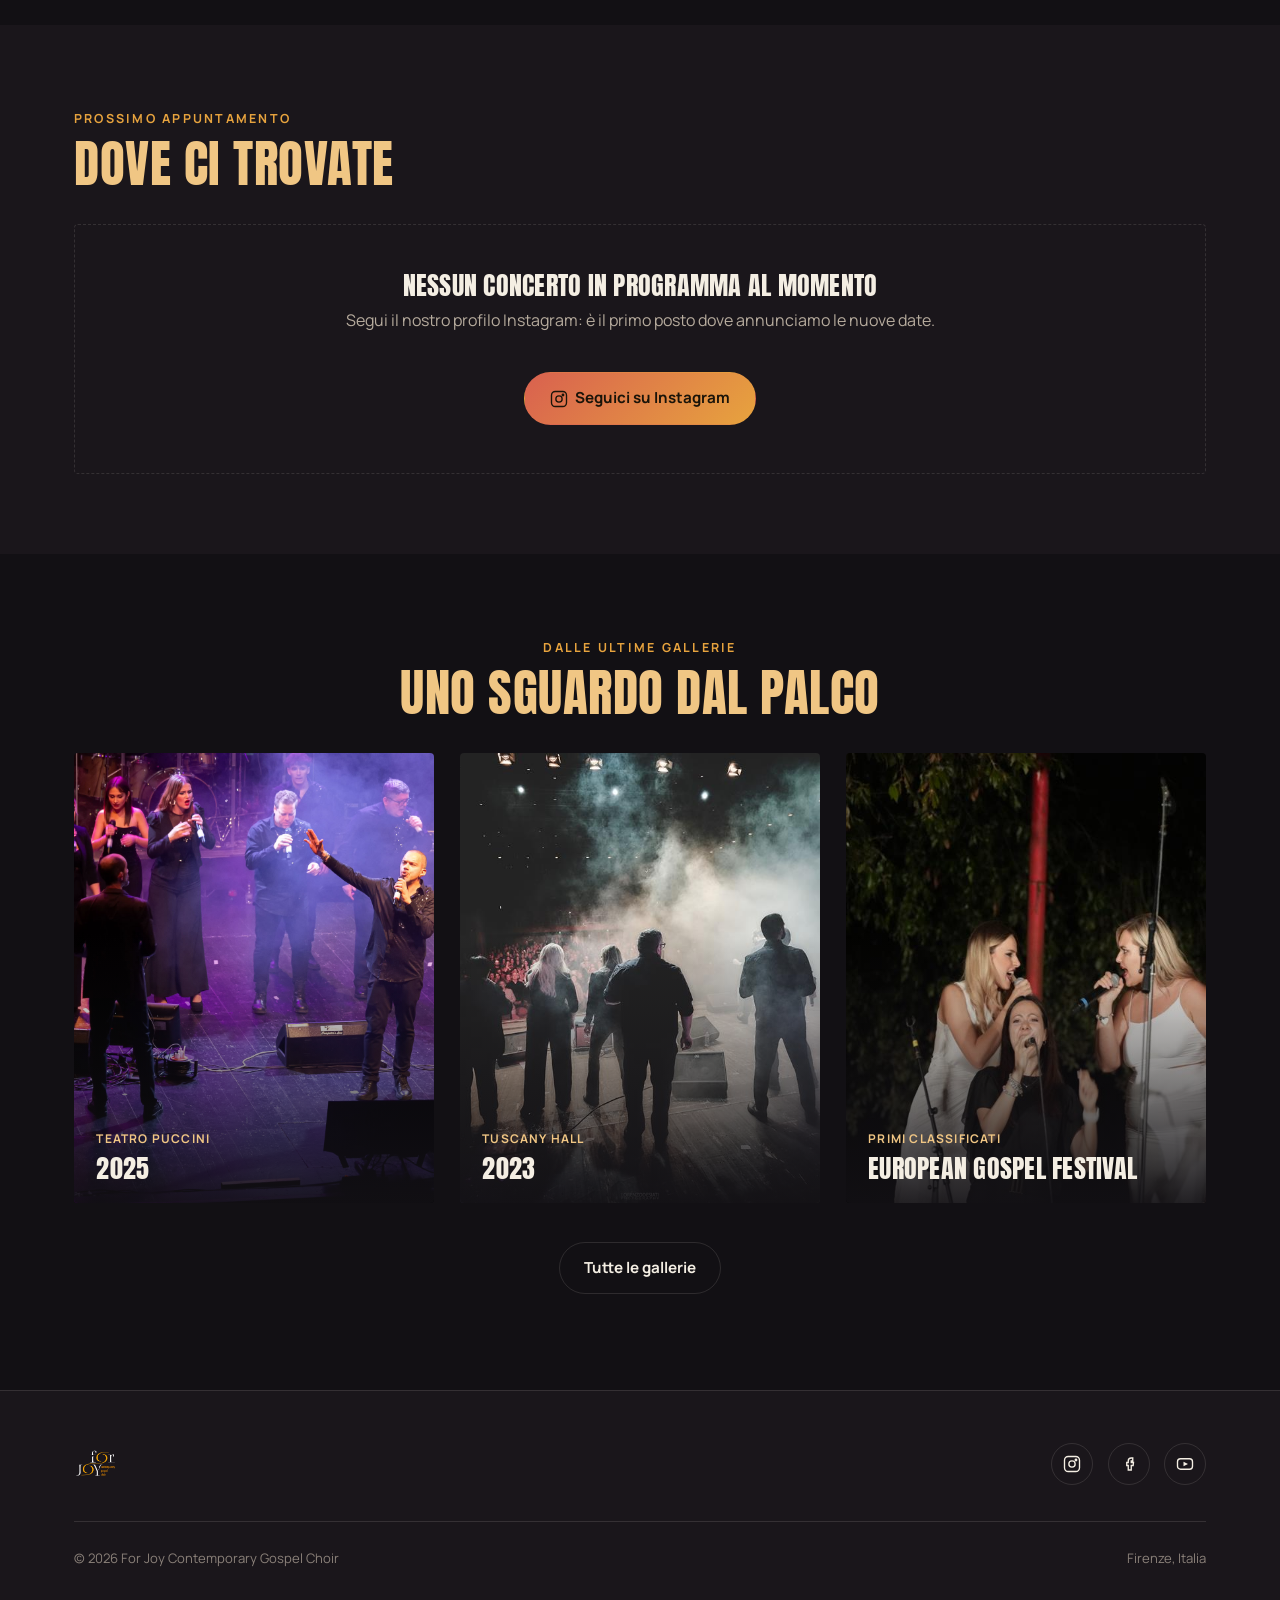
==== commit 8e78ad84: "fai" ====
--- a/index.html
+++ b/index.html
@@ -39,13 +39,18 @@
   <div class="hero-content container">
     <span class="eyebrow">For Joy Contemporary Gospel Choir · Firenze</span>
     <h1>La gioia<br>si canta <span>insieme.</span></h1>
-    <p class="lede">Dal 2004 uniamo l'energia della musica dal vivo alla spiritualità del gospel: voci, prove e concerti che raccontano vent'anni di storia — fino al primo posto al European Gospel Festival 2023.</p>
-    <div class="hero-actions">
-      <a class="btn btn-primary" href="ascolta-guarda.html">Ascolta il coro</a>
-      <a class="btn btn-instagram" href="https://www.instagram.com/forjoygospelchoir" target="_blank" rel="noopener">
-        <svg width="18" height="18" viewBox="0 0 24 24" fill="none" stroke="currentColor" stroke-width="1.8"><rect x="2" y="2" width="20" height="20" rx="5"/><circle cx="12" cy="12" r="4.2"/><circle cx="17.3" cy="6.7" r="1"/></svg>
-        Seguici su Instagram
-      </a>
+    <div class="hero-lower">
+      <div class="hero-lower-text">
+        <p class="lede">Dal 2004 uniamo l'energia della musica dal vivo alla spiritualità del gospel: voci, prove e concerti che raccontano vent'anni di storia — fino al primo posto al European Gospel Festival 2023.</p>
+        <div class="hero-actions">
+          <a class="btn btn-primary" href="ascolta-guarda.html">Ascolta il coro</a>
+          <a class="btn btn-instagram" href="https://www.instagram.com/forjoygospelchoir" target="_blank" rel="noopener">
+            <svg width="18" height="18" viewBox="0 0 24 24" fill="none" stroke="currentColor" stroke-width="1.8"><rect x="2" y="2" width="20" height="20" rx="5"/><circle cx="12" cy="12" r="4.2"/><circle cx="17.3" cy="6.7" r="1"/></svg>
+            Seguici su Instagram
+          </a>
+        </div>
+      </div>
+      <img class="hero-brand-mark" src="assets/logo/logo-sfondo-nero.png" alt="For Joy Contemporary Gospel Choir">
     </div>
   </div>
 </section>
--- a/css/style.css
+++ b/css/style.css
@@ -304,6 +304,45 @@
   margin-top: 1.8rem;
 }
 
+/* ---------- Logo in sovrapposizione nella hero, allineato al testo ---------- */
+
+.hero-lower {
+  display: flex;
+  align-items: flex-start;
+  justify-content: space-between;
+  gap: 2.5rem;
+  margin-top: 1.6rem;
+}
+
+.hero-lower-text {
+  flex: 1;
+  min-width: 0;
+}
+
+.hero-lower-text .lede {
+  margin-top: 0;
+}
+
+.hero-brand-mark {
+  height: clamp(260px, 32vw, 600px);
+  width: auto;
+  flex-shrink: 0;
+  opacity: 0.95;
+  pointer-events: none;
+}
+
+@media (max-width: 760px) {
+  .hero-lower {
+    flex-direction: column;
+    align-items: flex-start;
+    gap: 1.4rem;
+  }
+  .hero-brand-mark {
+    height: 140px;
+    align-self: flex-end;
+  }
+}
+
 /* ---------- Sections ---------- */
 
 section {
@@ -898,3 +937,34 @@
   background: radial-gradient(120% 100% at 50% 0%, #2a2029 0%, var(--bg) 60%);
   border-bottom: 1px solid var(--line);
 }
+
+.page-hero .container {
+  display: flex;
+  align-items: center;
+  justify-content: space-between;
+  gap: 2.5rem;
+}
+
+.page-hero-text {
+  flex: 1;
+  min-width: 0;
+}
+
+.page-hero-logo {
+  height: 150px;
+  width: auto;
+  flex-shrink: 0;
+  opacity: 0.95;
+}
+
+@media (max-width: 760px) {
+  .page-hero .container {
+    flex-direction: column;
+    align-items: flex-start;
+    gap: 1.2rem;
+  }
+  .page-hero-logo {
+    height: 80px;
+    align-self: flex-end;
+  }
+}
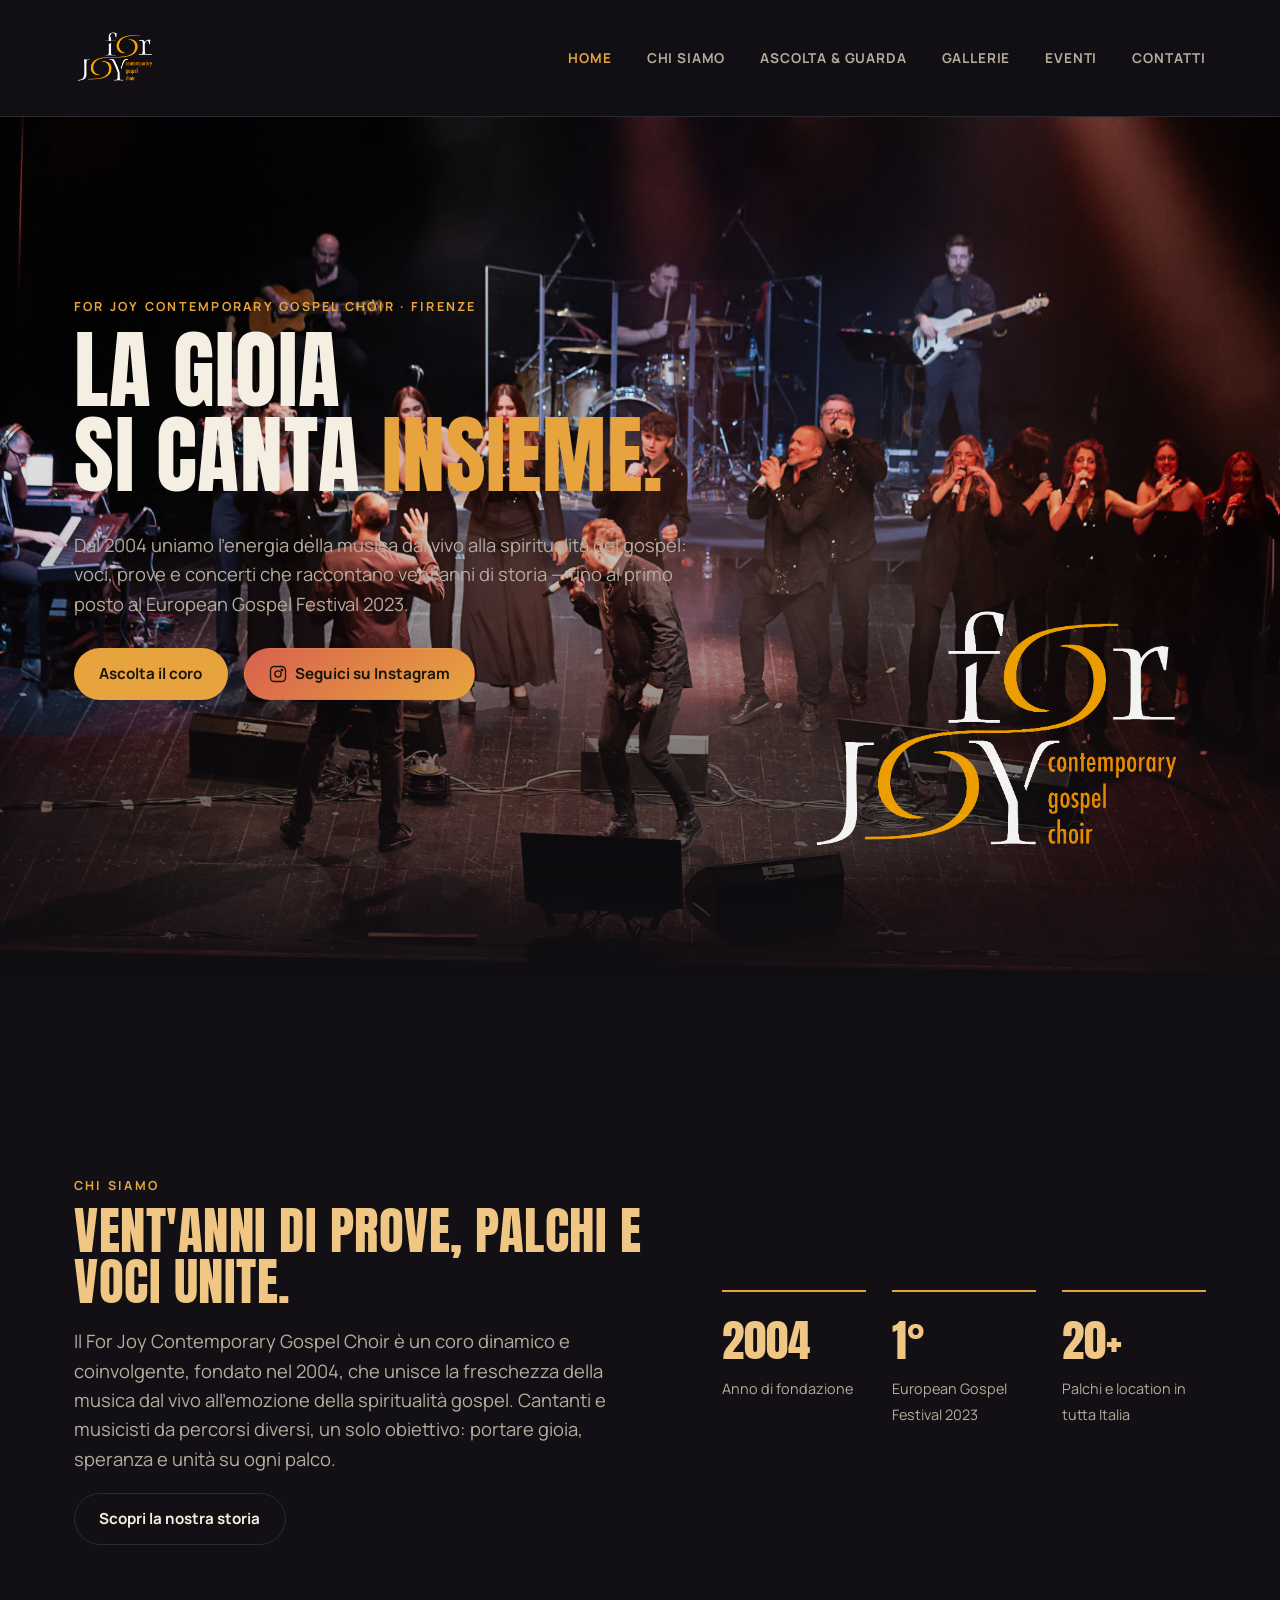
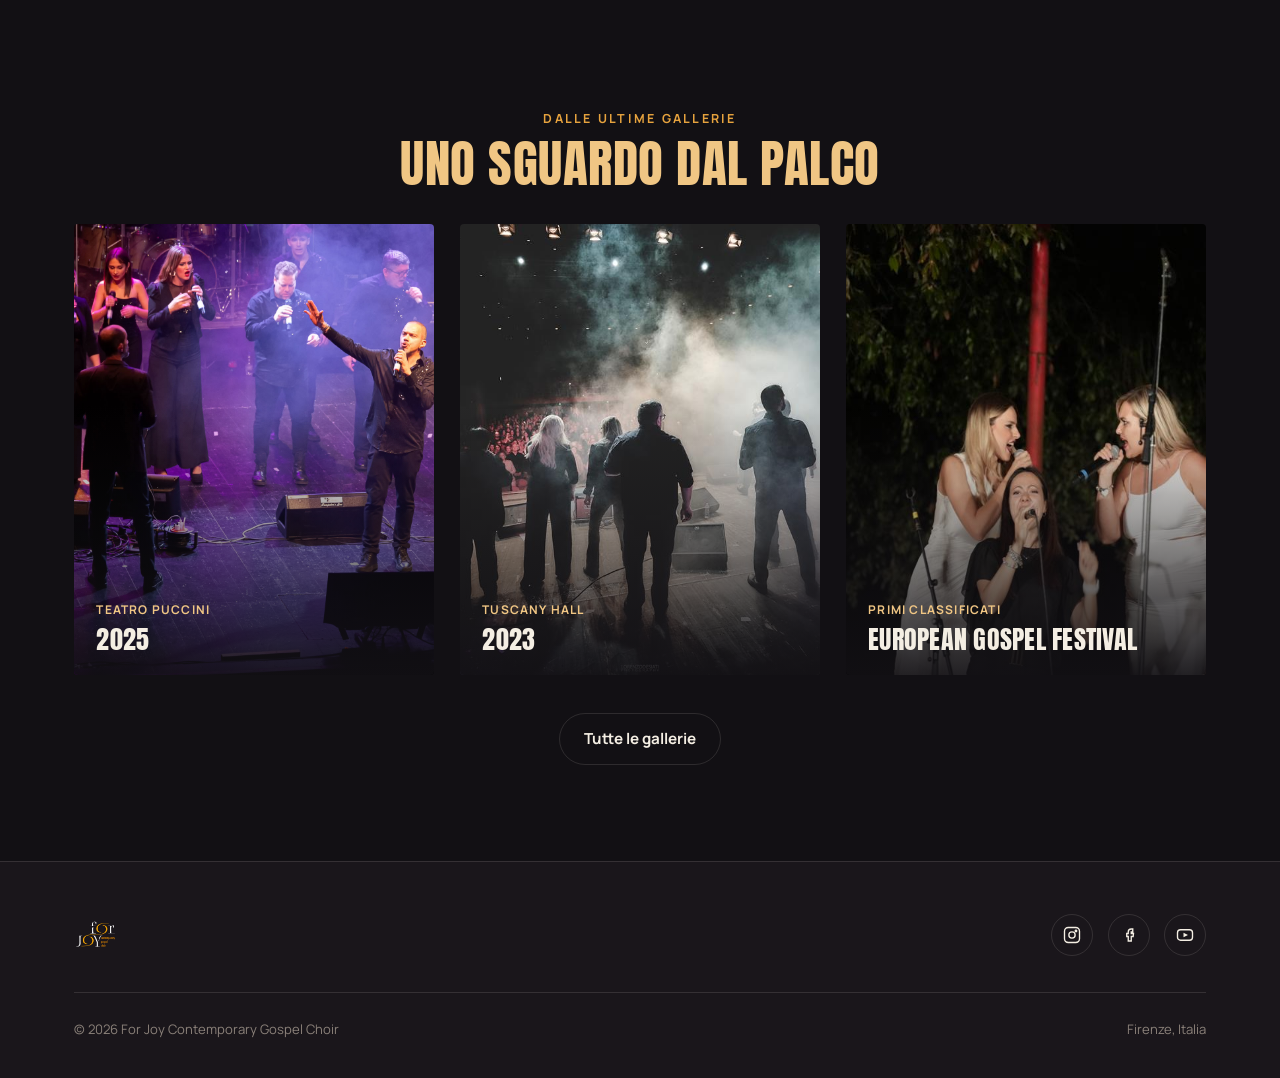
==== commit 60e9ce1d: "ok" ====
--- a/index.html
+++ b/index.html
@@ -8,7 +8,7 @@
 <link rel="icon" href="assets/logo/logo-sfondo-nero.png">
 <link rel="preconnect" href="https://fonts.googleapis.com">
 <link rel="preconnect" href="https://fonts.gstatic.com" crossorigin>
-<link href="https://fonts.googleapis.com/css2?family=Anton&family=Manrope:wght@400;500;700;800&display=swap" rel="stylesheet">
+<link href="https://fonts.googleapis.com/css2?family=Anton&family=Manrope:ital,wght@0,400;0,500;0,700;0,800;1,400&display=swap" rel="stylesheet">
 <link rel="stylesheet" href="css/style.css">
 </head>
 <body>
--- a/css/style.css
+++ b/css/style.css
@@ -667,16 +667,18 @@
 
 .director img.portrait {
   width: 100%;
+  max-width: 260px;
   aspect-ratio: 4/5;
   object-fit: cover;
   border-radius: var(--radius);
 }
 
 .director blockquote {
-  font-family: var(--font-display);
+  font-family: var(--font-body);
   text-transform: none;
-  font-size: clamp(1.3rem, 2.6vw, 1.9rem);
-  line-height: 1.35;
+  font-style: italic;
+  font-size: clamp(1.05rem, 1.7vw, 1.25rem);
+  line-height: 1.6;
   color: var(--ink);
   margin: 0 0 1.2rem;
   font-weight: 400;
@@ -938,33 +940,3 @@
   border-bottom: 1px solid var(--line);
 }
 
-.page-hero .container {
-  display: flex;
-  align-items: center;
-  justify-content: space-between;
-  gap: 2.5rem;
-}
-
-.page-hero-text {
-  flex: 1;
-  min-width: 0;
-}
-
-.page-hero-logo {
-  height: 150px;
-  width: auto;
-  flex-shrink: 0;
-  opacity: 0.95;
-}
-
-@media (max-width: 760px) {
-  .page-hero .container {
-    flex-direction: column;
-    align-items: flex-start;
-    gap: 1.2rem;
-  }
-  .page-hero-logo {
-    height: 80px;
-    align-self: flex-end;
-  }
-}
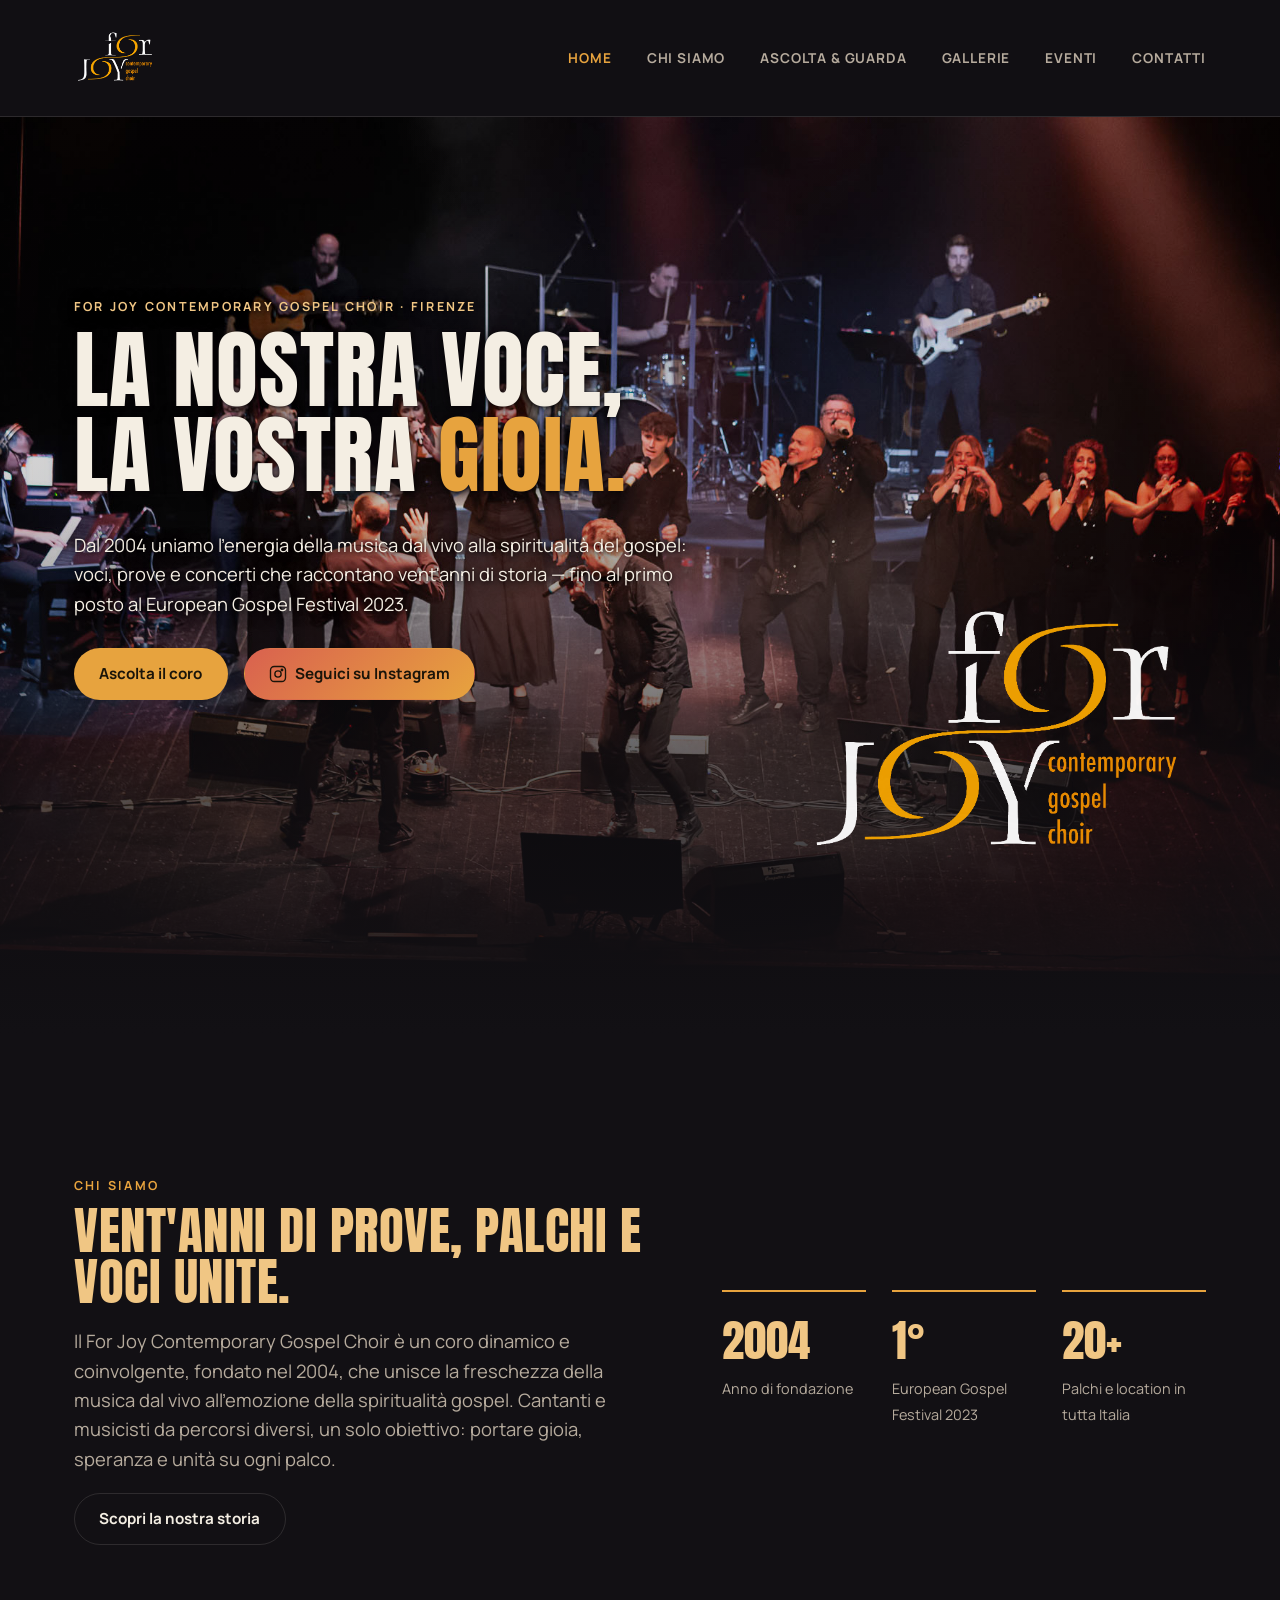
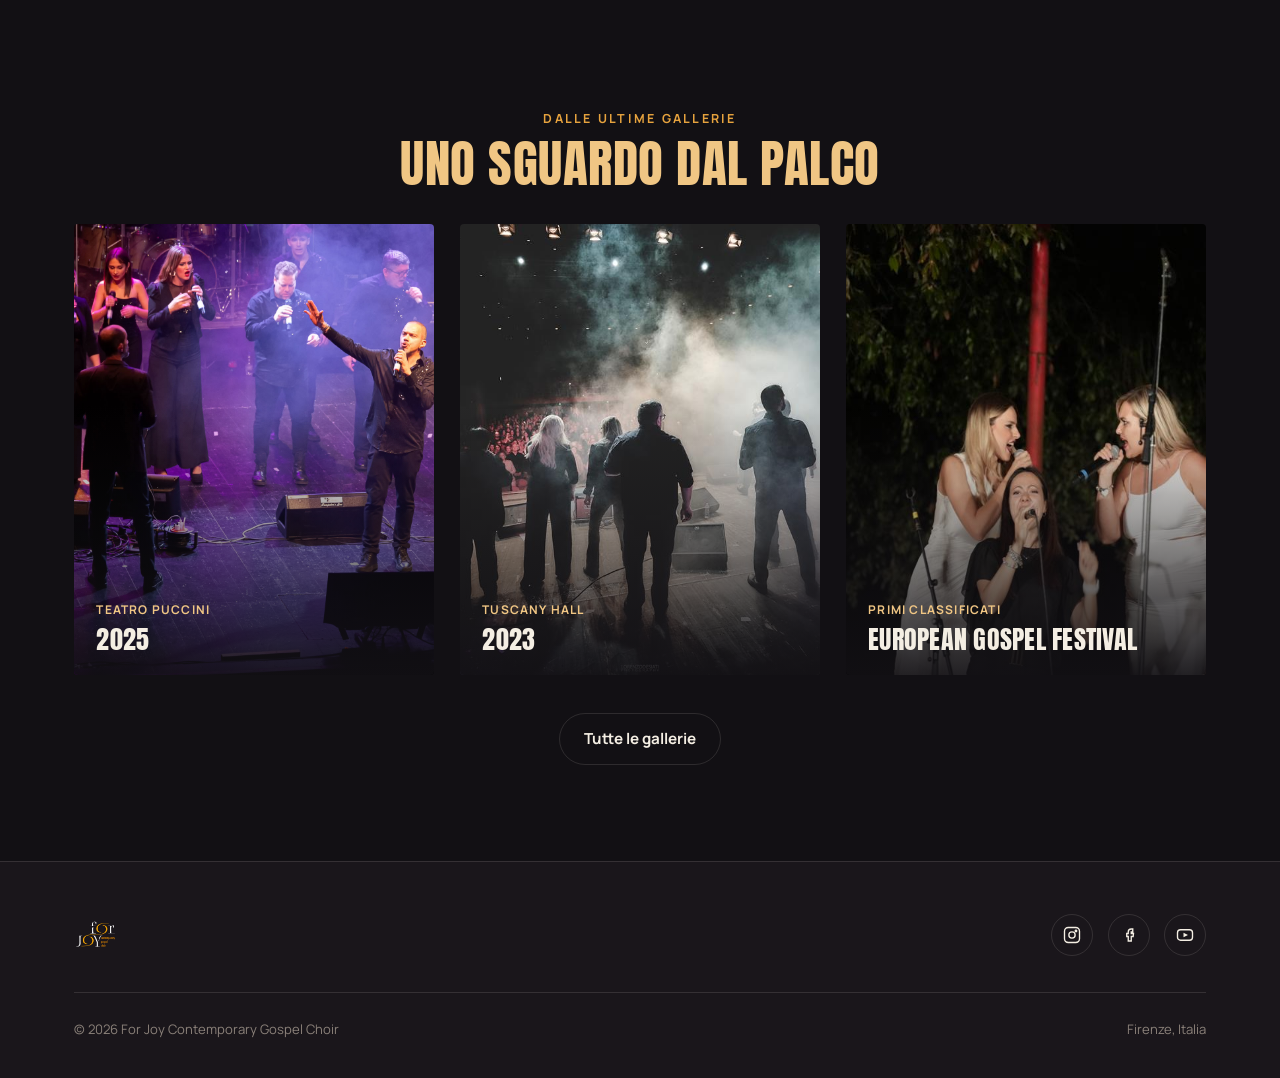
==== commit 05c5e833: "ok" ====
--- a/index.html
+++ b/index.html
@@ -34,11 +34,14 @@
 
 <section class="hero">
   <div class="hero-media">
-    <img src="galleria/teatro-puccini-2025/05.jpg" alt="For Joy Contemporary Gospel Choir in concerto al Teatro Puccini">
+    <picture>
+      <source media="(max-width: 760px)" srcset="galleria/teatro-puccini-2025/19.jpg">
+      <img src="galleria/teatro-puccini-2025/05.jpg" alt="For Joy Contemporary Gospel Choir in concerto al Teatro Puccini">
+    </picture>
   </div>
   <div class="hero-content container">
     <span class="eyebrow">For Joy Contemporary Gospel Choir · Firenze</span>
-    <h1>La gioia<br>si canta <span>insieme.</span></h1>
+    <h1>La nostra voce,<br>la vostra <span>gioia.</span></h1>
     <div class="hero-lower">
       <div class="hero-lower-text">
         <p class="lede">Dal 2004 uniamo l'energia della musica dal vivo alla spiritualità del gospel: voci, prove e concerti che raccontano vent'anni di storia — fino al primo posto al European Gospel Festival 2023.</p>
@@ -63,7 +66,7 @@
       <p class="lede">Il For Joy Contemporary Gospel Choir è un coro dinamico e coinvolgente, fondato nel 2004, che unisce la freschezza della musica dal vivo all'emozione della spiritualità gospel. Cantanti e musicisti da percorsi diversi, un solo obiettivo: portare gioia, speranza e unità su ogni palco.</p>
       <a class="btn btn-outline" href="chi-siamo.html">Scopri la nostra storia</a>
     </div>
-    <div class="stat-row">
+    <div class="stat-row" data-reveal>
       <div class="stat">
         <span class="num">2004</span>
         <span class="label">Anno di fondazione</span>
--- a/css/style.css
+++ b/css/style.css
@@ -266,6 +266,12 @@
   z-index: 0;
 }
 
+.hero-media picture {
+  display: block;
+  width: 100%;
+  height: 100%;
+}
+
 .hero-media img,
 .hero-media video {
   width: 100%;
@@ -278,7 +284,7 @@
   content: "";
   position: absolute;
   inset: 0;
-  background: linear-gradient(180deg, rgba(18,16,20,0.05) 0%, rgba(18,16,20,0.1) 40%, rgba(18,16,20,0.55) 68%, var(--bg) 96%);
+  background: linear-gradient(180deg, rgba(18,16,20,0.05) 0%, rgba(18,16,20,0.16) 40%, rgba(18,16,20,0.68) 68%, var(--bg) 94%);
 }
 
 .hero-content {
@@ -286,6 +292,11 @@
   z-index: 1;
   padding-top: 6rem;
   padding-bottom: 4.5rem;
+  text-shadow: 0 2px 16px rgba(8, 6, 8, 0.75), 0 1px 4px rgba(8, 6, 8, 0.9);
+}
+
+.hero .eyebrow {
+  color: var(--gold-soft);
 }
 
 .hero h1 {
@@ -302,6 +313,10 @@
   gap: 1rem;
   flex-wrap: wrap;
   margin-top: 1.8rem;
+}
+
+.hero-actions .btn {
+  text-shadow: none;
 }
 
 /* ---------- Logo in sovrapposizione nella hero, allineato al testo ---------- */
@@ -321,6 +336,7 @@
 
 .hero-lower-text .lede {
   margin-top: 0;
+  color: var(--ink);
 }
 
 .hero-brand-mark {
@@ -734,6 +750,31 @@
   display: block;
 }
 
+/* Animazione di comparsa quando la sezione entra nello schermo (anche da
+   cellulare, allo scroll). Ogni statistica compare in sequenza. */
+[data-reveal] .stat {
+  opacity: 0;
+  transform: translateY(28px);
+  transition: opacity 0.7s ease, transform 0.7s ease;
+}
+
+[data-reveal].is-visible .stat:nth-child(1) { transition-delay: 0s; }
+[data-reveal].is-visible .stat:nth-child(2) { transition-delay: 0.15s; }
+[data-reveal].is-visible .stat:nth-child(3) { transition-delay: 0.3s; }
+
+[data-reveal].is-visible .stat {
+  opacity: 1;
+  transform: translateY(0);
+}
+
+@media (prefers-reduced-motion: reduce) {
+  [data-reveal] .stat {
+    opacity: 1;
+    transform: none;
+    transition: none;
+  }
+}
+
 .stat .label {
   color: var(--ink-muted);
   font-size: 0.9rem;
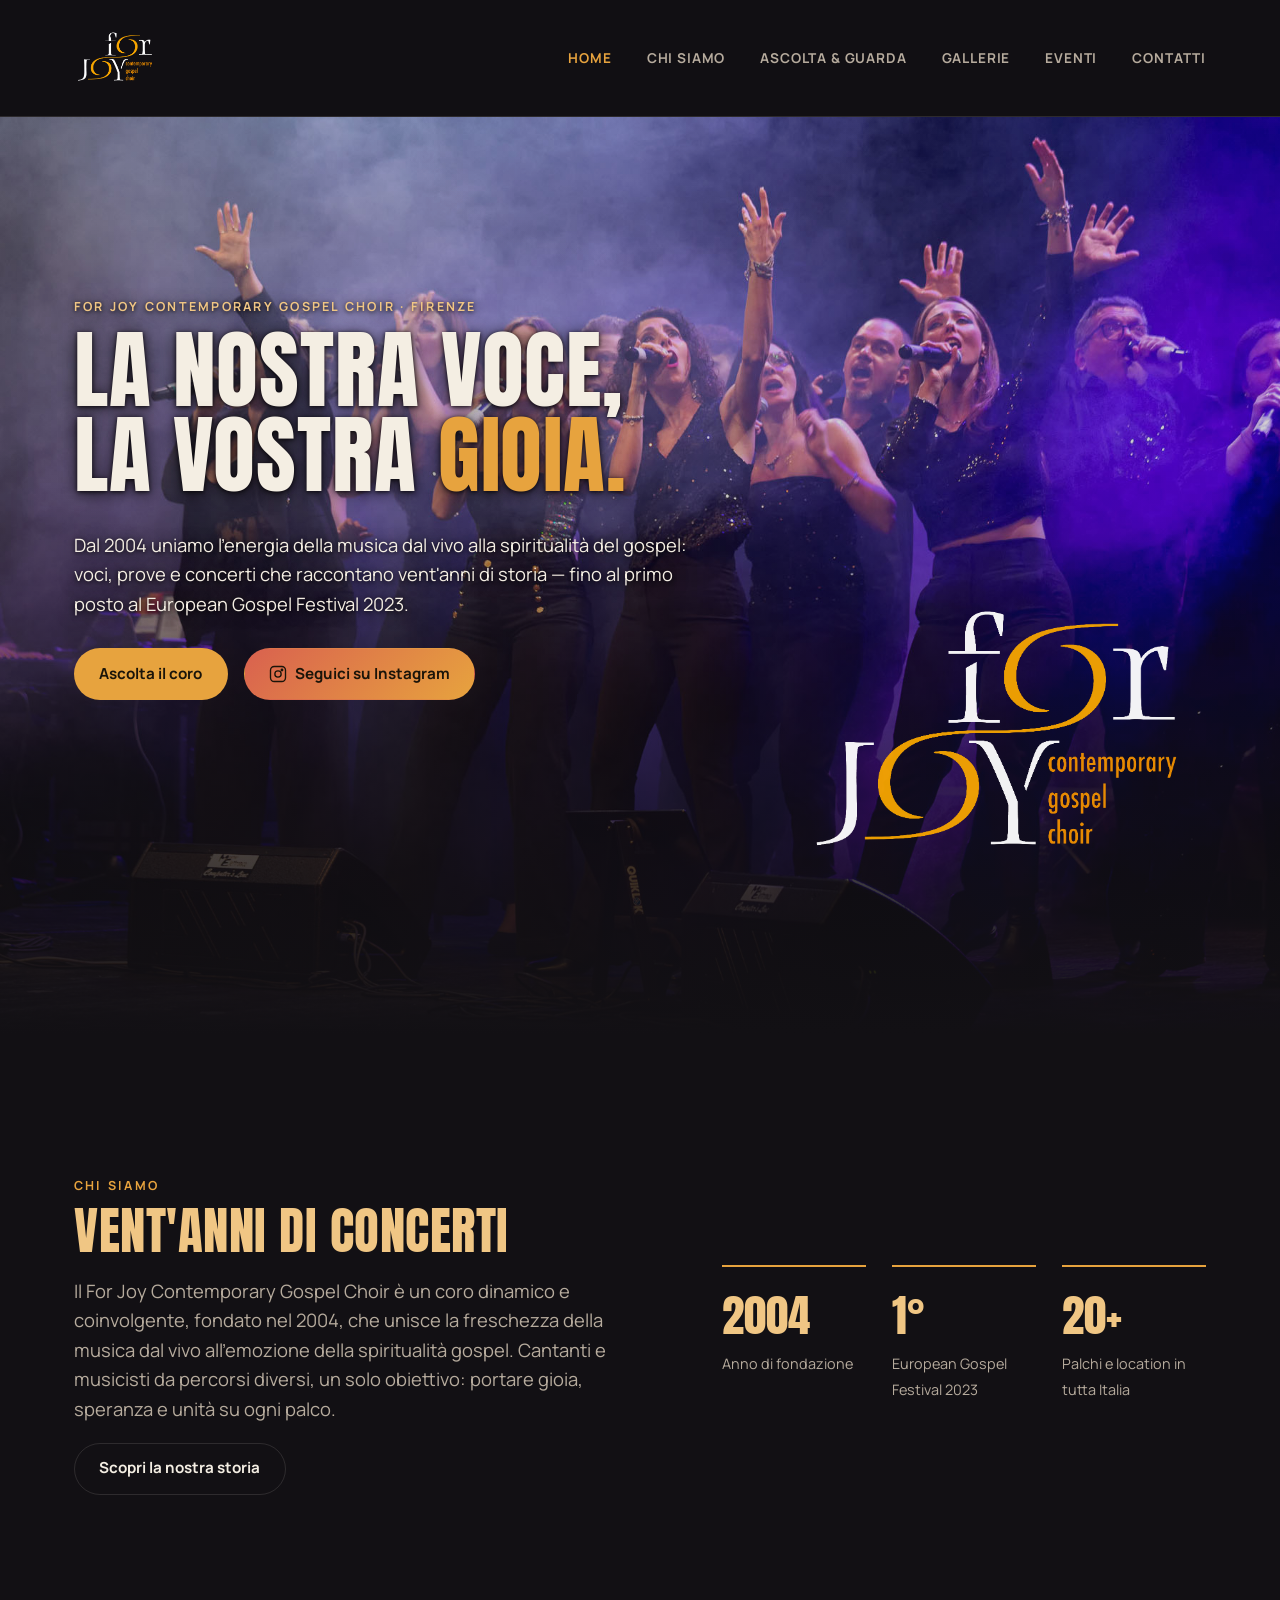
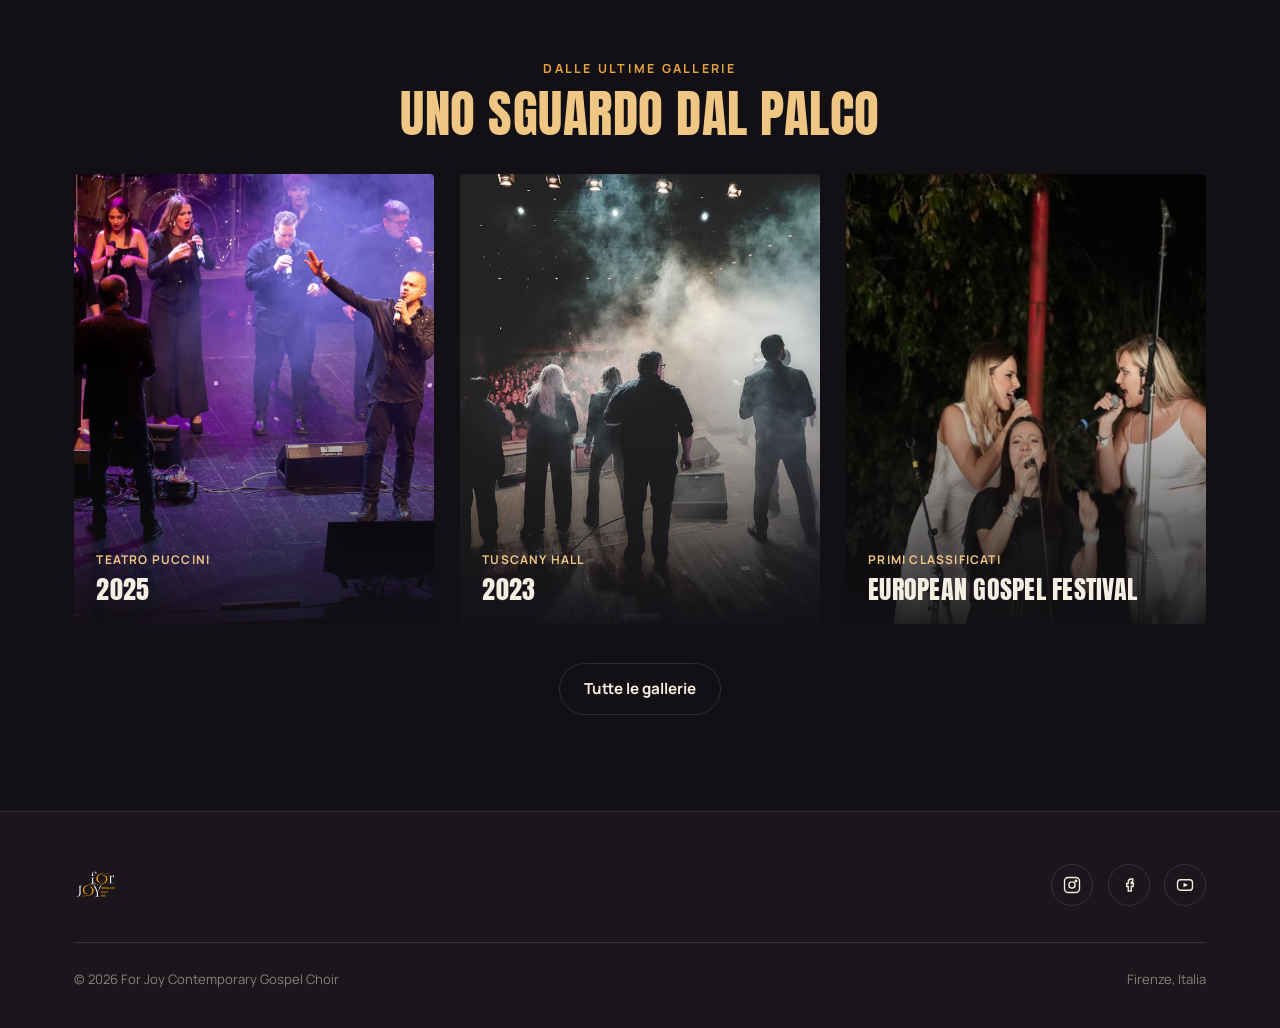
==== commit 4b375bb1: "home: nuovo titolo sezione chi siamo, logo hero nascosto da mobile, spazio hero mobile ridotto; chi-" ====
--- a/index.html
+++ b/index.html
@@ -62,7 +62,7 @@
   <div class="container two-col">
     <div>
       <span class="eyebrow">Chi siamo</span>
-      <h2>Vent'anni di prove, palchi e voci unite.</h2>
+      <h2>Vent'anni di concerti</h2>
       <p class="lede">Il For Joy Contemporary Gospel Choir è un coro dinamico e coinvolgente, fondato nel 2004, che unisce la freschezza della musica dal vivo all'emozione della spiritualità gospel. Cantanti e musicisti da percorsi diversi, un solo obiettivo: portare gioia, speranza e unità su ogni palco.</p>
       <a class="btn btn-outline" href="chi-siamo.html">Scopri la nostra storia</a>
     </div>
--- a/css/style.css
+++ b/css/style.css
@@ -280,6 +280,36 @@
   opacity: 0.95;
 }
 
+@media (max-width: 760px) {
+  /* Sotto i 760px passiamo da "foto a tutto schermo con testo sopra" a
+     "foto in alto, testo sotto": elimina lo spazio vuoto che restava
+     tra la foto (ridotta con "contain") e l'inizio del titolo. */
+  .hero {
+    display: block;
+    min-height: auto;
+  }
+
+  .hero-media {
+    position: relative;
+    inset: auto;
+    aspect-ratio: 3 / 2;
+  }
+
+  /* Questa regola deve stare DOPO quella con "cover" qui sopra: a
+     parità di specificità vince l'ultima dichiarata nel foglio di
+     stile, non quella dentro la media query. object-position: top
+     rimuove lo spazio vuoto sopra la foto. */
+  .hero-media img,
+  .hero-media video {
+    object-fit: contain;
+    object-position: top;
+  }
+
+  .hero-content {
+    padding-top: 1.6rem;
+  }
+}
+
 .hero-media::after {
   content: "";
   position: absolute;
@@ -354,8 +384,7 @@
     gap: 1.4rem;
   }
   .hero-brand-mark {
-    height: 140px;
-    align-self: flex-end;
+    display: none;
   }
 }
 
